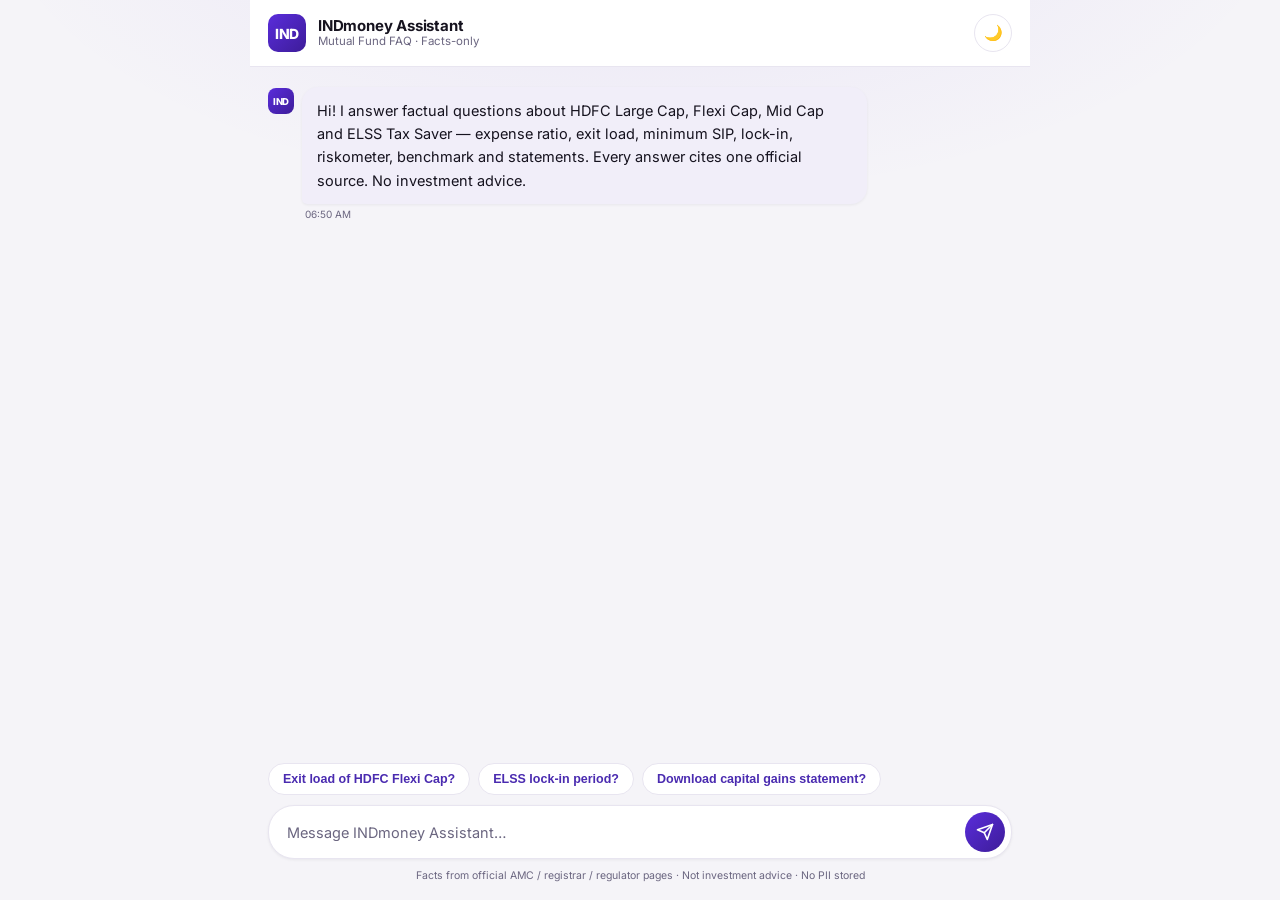
==== index.html @ 5f0ecee6 "Replace repo contents with INDmoney Mutual Fund FAQ Assistant Repurposes this repository for the fac" ====
<!DOCTYPE html>
<html lang="en" data-theme="light">
<head>
<meta charset="UTF-8" />
<meta name="viewport" content="width=device-width, initial-scale=1.0" />
<title>INDmoney · Mutual Fund FAQ Assistant</title>
<meta name="description" content="Facts-only FAQ chatbot for mutual fund schemes. Every answer cites one official source. No advice, no PII." />
<link rel="icon" href="data:image/svg+xml,%3Csvg xmlns='http://www.w3.org/2000/svg' viewBox='0 0 40 40'%3E%3Crect width='40' height='40' rx='10' fill='%235A2DDB'/%3E%3Ctext x='20' y='26' font-family='Arial,sans-serif' font-weight='800' font-size='13' fill='white' text-anchor='middle'%3EIND%3C/text%3E%3C/svg%3E" />
<link rel="stylesheet" href="css/styles.css" />
</head>
<body>
<div class="app">

  <!-- Top bar -->
  <header class="topbar">
    <div class="logo" aria-hidden="true">IND</div>
    <div class="brand">
      <b>INDmoney Assistant</b>
      <span>Mutual Fund FAQ · Facts-only</span>
    </div>
    <button class="toggle" id="themeBtn" aria-label="Switch theme">
      <span id="themeIcon">🌙</span>
    </button>
  </header>

  <!-- Messages -->
  <main class="messages" id="chat" role="log" aria-live="polite" aria-label="Conversation"></main>

  <!-- Jump to latest message -->
  <button class="scroll-btn" id="scrollBtn" type="button" aria-label="Scroll to latest message">
    <svg width="13" height="13" viewBox="0 0 24 24" fill="none" stroke="currentColor" stroke-width="2.5" stroke-linecap="round" stroke-linejoin="round"><polyline points="6 9 12 15 18 9"/></svg>
    New messages
  </button>

  <!-- Quick suggestions (hide after first message) -->
  <div class="suggestions" id="suggestions">
    <button class="chip" data-q="What is the exit load of HDFC Flexi Cap Fund?">Exit load of HDFC Flexi Cap?</button>
    <button class="chip" data-q="What is the ELSS lock-in period?">ELSS lock-in period?</button>
    <button class="chip" data-q="How do I download my capital gains statement?">Download capital gains statement?</button>
  </div>

  <!-- Composer -->
  <div class="composer">
    <div class="composer-inner">
      <input id="q" type="text" autocomplete="off" placeholder="Message INDmoney Assistant…" />
      <button class="send" id="sendBtn" aria-label="Send">
        <svg width="18" height="18" viewBox="0 0 24 24" fill="none" stroke="currentColor" stroke-width="2.2" stroke-linecap="round" stroke-linejoin="round"><line x1="22" y1="2" x2="11" y2="13"/><polygon points="22 2 15 22 11 13 2 9 22 2"/></svg>
      </button>
    </div>
    <div class="foot">Facts from official AMC / registrar / regulator pages · Not investment advice · No PII stored</div>
  </div>

</div>

<script src="js/corpus.js"></script>
<script src="js/engine.js"></script>
<script src="js/ui.js"></script>
</body>
</html>
---- css/styles.css ----
/* ===========================================================
   INDmoney MF FAQ Assistant — normal chatbot UI
   Top bar · scrollable messages · suggestion chips · composer
   =========================================================== */

@import url('https://fonts.googleapis.com/css2?family=Inter:wght@400;500;600;700;800&display=swap');

:root{
  --ind-violet:#5A2DDB;
  --ind-violet-deep:#3D1C99;
  --ind-violet-soft:#7B57E6;
  --ind-mint:#16C79A;
  --font:"Inter",-apple-system,BlinkMacSystemFont,"Segoe UI",Roboto,Helvetica,Arial,sans-serif;
}

html[data-theme="light"]{
  --bg:#F5F4F8; --surface:#FFFFFF; --topbar:#FFFFFF;
  --ink:#16131F; --ink-soft:#6B6680; --line:#E8E5F0;
  --bot-bubble:#F1EEF9; --bot-ink:#16131F;
  --user-bubble:var(--ind-violet); --user-ink:#FFFFFF;
  --chip:#F1EEF9; --chip-ink:#4A2BB0;
  --shadow:0 1px 3px rgba(20,16,40,.06);
  --shadow-lg:0 8px 24px rgba(40,24,90,.08);
  --refuse-bg:#FFF4EE; --refuse-line:#F4D6C2; --refuse-ink:#8A4B1E;
  --bg-wash:radial-gradient(1100px 520px at 50% -12%, rgba(90,45,219,.08), transparent 60%), var(--bg);
}
html[data-theme="dark"]{
  --bg:#0F0B1E; --surface:#171127; --topbar:#15101F;
  --ink:#F1EEFA; --ink-soft:#9C93BD; --line:#271F44;
  --bot-bubble:#1D1738; --bot-ink:#F1EEFA;
  --user-bubble:var(--ind-violet-soft); --user-ink:#FFFFFF;
  --chip:#221A40; --chip-ink:#C9B8FF;
  --shadow:0 1px 3px rgba(0,0,0,.3);
  --shadow-lg:0 8px 28px rgba(0,0,0,.4);
  --refuse-bg:#2A1B1F; --refuse-line:#5A3340; --refuse-ink:#F0B9A0;
  --bg-wash:radial-gradient(1100px 520px at 50% -12%, rgba(123,87,230,.14), transparent 60%), var(--bg);
}

*{box-sizing:border-box;}
html,body{height:100%;margin:0;}
body{font-family:var(--font);color:var(--ink);background:var(--bg-wash);
  height:100dvh;overflow:hidden;transition:background .3s,color .25s;}

/* App = full-height column, centered */
.app{
  max-width:780px;margin:0 auto;height:100dvh;
  display:flex;flex-direction:column;background:transparent;position:relative;
}

/* Top bar */
.topbar{
  flex:none;display:flex;align-items:center;gap:12px;
  padding:14px 18px;background:var(--topbar);
  border-bottom:1px solid var(--line);
}
.logo{
  width:38px;height:38px;border-radius:10px;display:grid;place-items:center;
  background:linear-gradient(135deg,var(--ind-violet),var(--ind-violet-deep));
  color:#fff;font-weight:800;font-size:14px;letter-spacing:-.5px;
}
.brand{display:flex;flex-direction:column;line-height:1.2;}
.brand b{font-size:15px;letter-spacing:-.2px;}
.brand span{font-size:11.5px;color:var(--ink-soft);}
.topbar .toggle{
  margin-left:auto;border:1px solid var(--line);background:var(--surface);
  width:38px;height:38px;border-radius:50%;cursor:pointer;font-size:15px;
  display:grid;place-items:center;transition:transform .15s,background .25s;
}
.topbar .toggle:hover{transform:translateY(-1px);}
.topbar .toggle:focus-visible{outline:3px solid var(--ind-violet-soft);outline-offset:2px;}

/* Messages (the only scroll area) */
.messages{
  flex:1;min-height:0;overflow-y:auto;scroll-behavior:smooth;
  display:flex;flex-direction:column;gap:14px;
  padding:20px 18px;
}
.messages::-webkit-scrollbar{width:8px;}
.messages::-webkit-scrollbar-thumb{background:var(--line);border-radius:8px;}

/* Message rows */
.msg{display:flex;max-width:100%;align-items:flex-start;gap:8px;
  animation:msgIn .28s cubic-bezier(.2,.8,.2,1) both;}
@keyframes msgIn{
  from{opacity:0;transform:translateY(6px) scale(.985);}
  to{opacity:1;transform:translateY(0) scale(1);}
}
.msg.user{justify-content:flex-end;}
.msg.bot{justify-content:flex-start;}
.avatar{
  flex:none;width:26px;height:26px;border-radius:8px;display:grid;place-items:center;
  background:linear-gradient(135deg,var(--ind-violet),var(--ind-violet-deep));
  color:#fff;font-weight:800;font-size:9.5px;letter-spacing:-.3px;margin-top:1px;
}
.msg.bot.refuse .avatar{background:linear-gradient(135deg,#C97A3E,#8A4B1E);}
.bubble-col{display:flex;flex-direction:column;max-width:76%;}
.msg.user .bubble-col{align-items:flex-end;}
.bubble{
  font-size:14.5px;line-height:1.6;
  padding:12px 15px;border-radius:16px;box-shadow:var(--shadow);
}
.msg.user .bubble{background:var(--user-bubble);color:var(--user-ink);
  border-bottom-right-radius:5px;font-weight:500;}
.msg.bot .bubble{background:var(--bot-bubble);color:var(--bot-ink);
  border-bottom-left-radius:5px;}
.msg.bot.refuse .bubble{background:var(--refuse-bg);border:1px solid var(--refuse-line);color:var(--refuse-ink);}
.bubble .answer{margin:0;}
.bubble .answer + .answer{margin-top:10px;}
.time{font-size:10px;color:var(--ink-soft);margin-top:4px;padding:0 3px;}

/* Source + timestamp inside bot bubble */
.meta{margin-top:11px;display:flex;flex-direction:column;gap:7px;}
.src{
  display:inline-flex;align-items:center;gap:7px;align-self:flex-start;max-width:100%;
  background:var(--chip);color:var(--chip-ink);text-decoration:none;
  font-size:11.5px;font-weight:700;padding:6px 10px;border-radius:8px;border:1px solid var(--line);
  transition:border-color .2s,transform .12s;
}
.src svg{flex:none;}
.src span{overflow-wrap:anywhere;}
.src:hover{border-color:var(--ind-mint);transform:translateY(-1px);}
.src:focus-visible{outline:3px solid var(--ind-mint);outline-offset:2px;}
.updated{font-size:10.5px;color:var(--ink-soft);}

/* Scroll-to-latest button */
.scroll-btn{
  position:absolute;left:50%;bottom:104px;transform:translateX(-50%) translateY(8px);
  display:flex;align-items:center;gap:6px;border:1px solid var(--line);
  background:var(--surface);color:var(--chip-ink);box-shadow:var(--shadow-lg);
  border-radius:999px;padding:8px 14px 8px 12px;font-size:12px;font-weight:700;
  cursor:pointer;opacity:0;pointer-events:none;transition:opacity .18s,transform .18s;
}
.scroll-btn.show{opacity:1;pointer-events:auto;transform:translateX(-50%) translateY(0);}
.scroll-btn svg{flex:none;}

/* Typing dots */
.typing .bubble{display:flex;gap:4px;padding:14px 16px;}
.typing .dot{width:7px;height:7px;border-radius:50%;background:var(--ink-soft);opacity:.5;
  animation:blink 1.2s infinite;}
.typing .dot:nth-child(2){animation-delay:.2s;}
.typing .dot:nth-child(3){animation-delay:.4s;}
@keyframes blink{0%,60%,100%{opacity:.25;}30%{opacity:.9;}}

/* Suggestion chips (above composer, hide after first msg) */
.suggestions{
  flex:none;display:flex;gap:8px;flex-wrap:wrap;
  padding:0 18px 10px;
}
.suggestions.hidden{display:none;}
.chip{
  border:1px solid var(--line);background:var(--surface);color:var(--chip-ink);
  border-radius:999px;padding:8px 14px;font-size:12.5px;font-weight:600;cursor:pointer;
  transition:transform .12s,border-color .2s,background .2s;
}
.chip:hover{transform:translateY(-1px);border-color:var(--ind-violet-soft);}
.chip:focus-visible{outline:3px solid var(--ind-violet-soft);outline-offset:2px;}

/* Composer */
.composer{flex:none;padding:0 18px 16px;background:transparent;}
.composer-inner{
  display:flex;align-items:center;gap:8px;
  background:var(--surface);border:1px solid var(--line);
  border-radius:26px;padding:6px 6px 6px 18px;box-shadow:var(--shadow);
  transition:box-shadow .18s,border-color .18s;
}
.composer-inner:focus-within{
  border-color:var(--ind-violet-soft);
  box-shadow:0 0 0 4px rgba(123,87,230,.16),var(--shadow);
}
#q{flex:1;border:none;background:transparent;color:var(--ink);
  font-size:14.5px;font-family:var(--font);outline:none;padding:8px 0;}
#q::placeholder{color:var(--ink-soft);}
.send{
  border:none;cursor:pointer;width:40px;height:40px;border-radius:50%;flex:none;
  background:linear-gradient(135deg,var(--ind-violet),var(--ind-violet-deep));color:#fff;
  display:grid;place-items:center;transition:transform .15s,opacity .2s;
}
.send:hover{transform:scale(1.06);}
.send:active{transform:scale(.96);}
.send:focus-visible{outline:3px solid var(--ind-violet-soft);outline-offset:2px;}
.foot{text-align:center;font-size:10.5px;color:var(--ink-soft);margin-top:9px;line-height:1.5;}

@media (max-width:520px){
  .bubble{max-width:86%;}
  .topbar,.messages,.suggestions,.composer{padding-left:12px;padding-right:12px;}
}
@media (prefers-reduced-motion:reduce){ *{animation:none!important;transition:none!important;} }
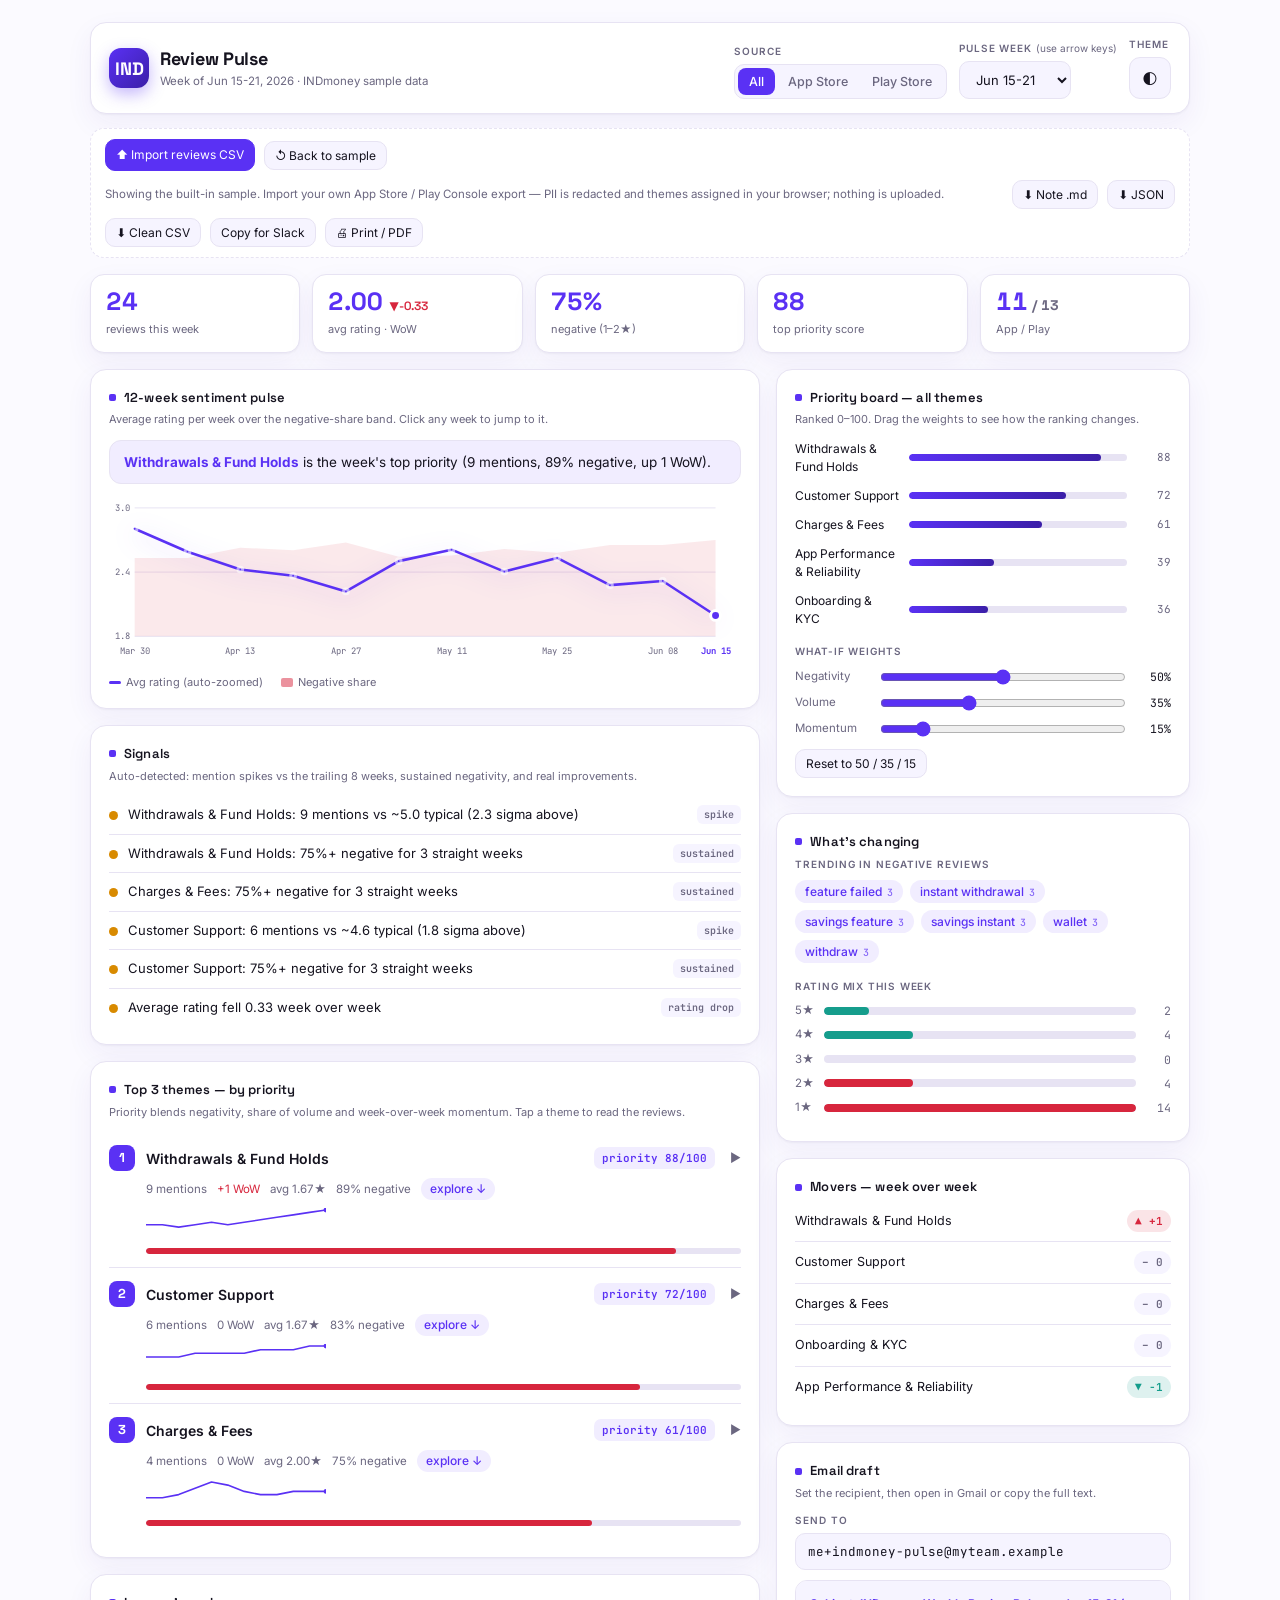
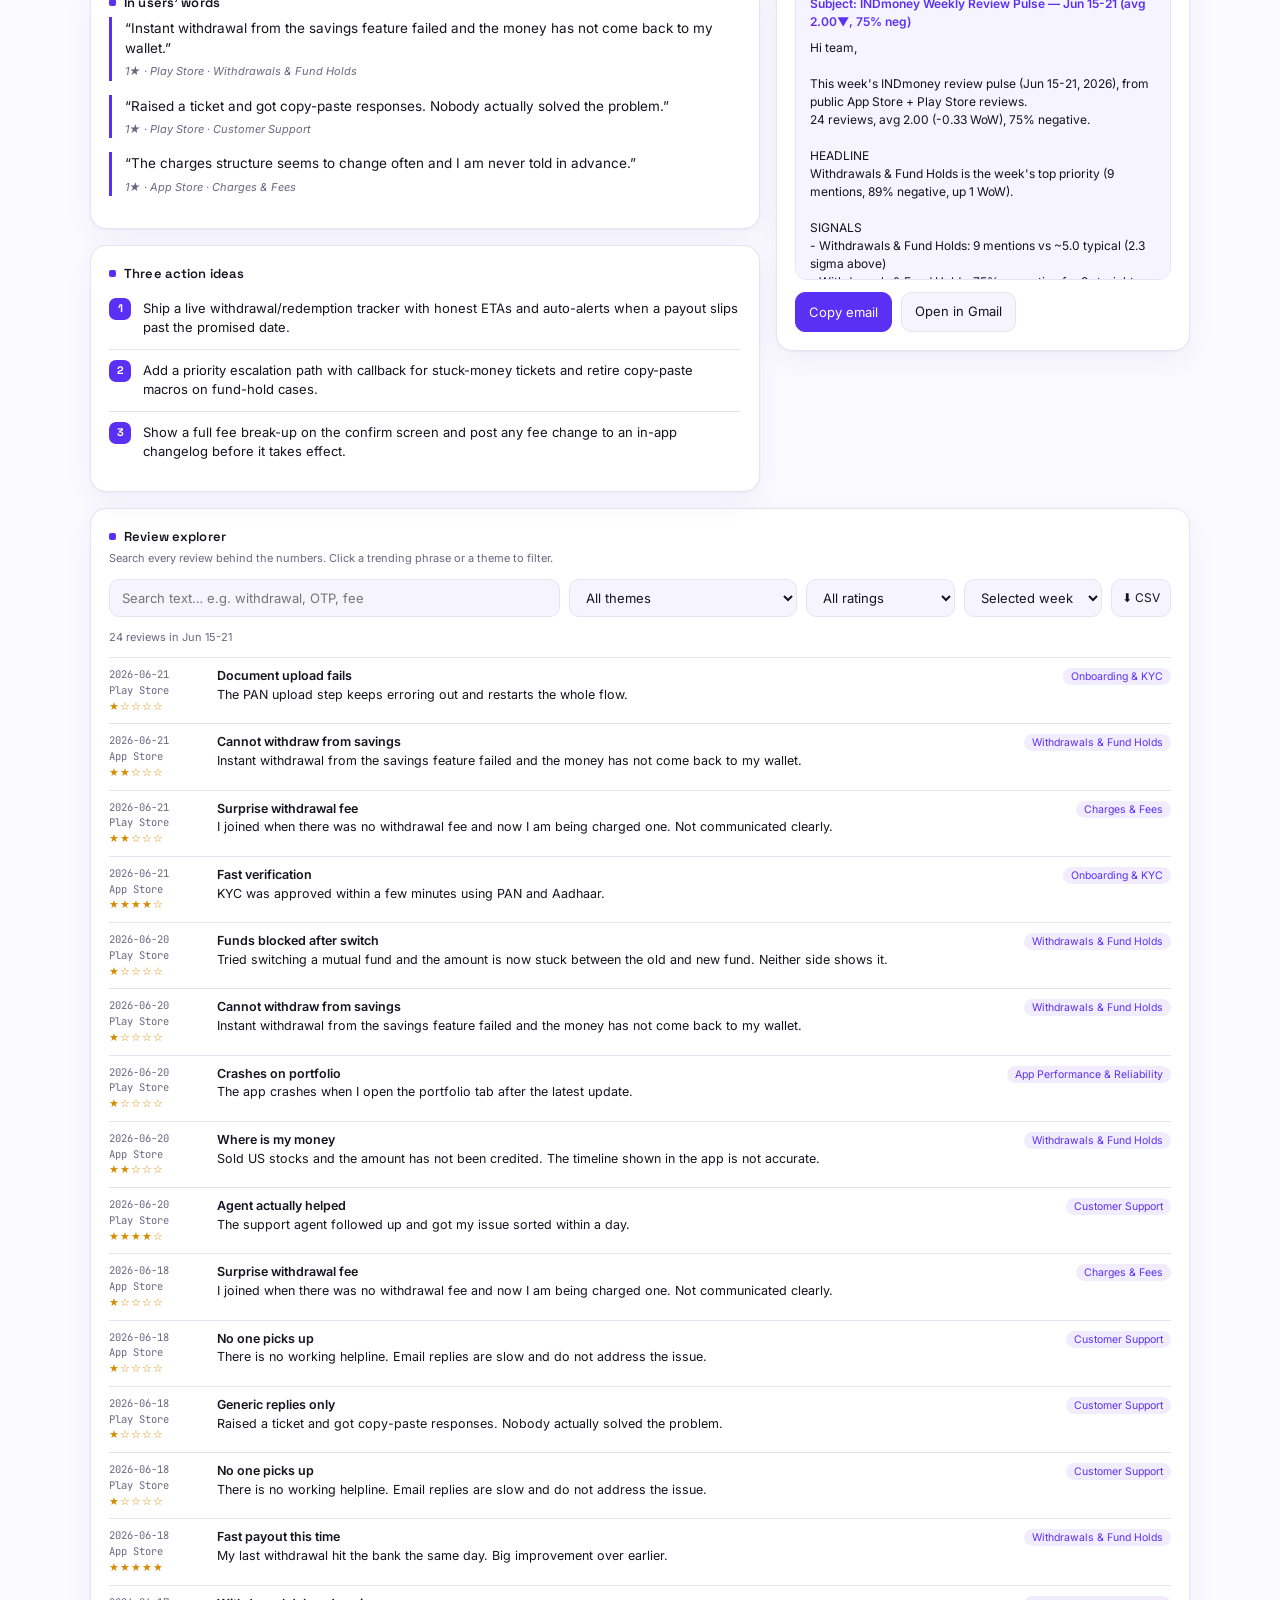
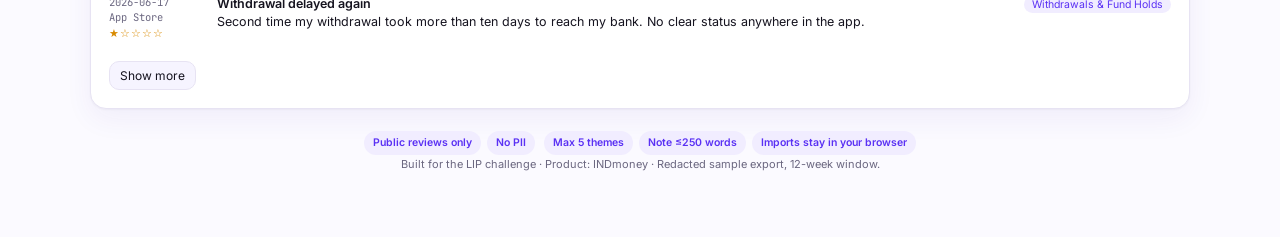
==== commit 90baa206: "Replace repo contents with Review Pulse v3 (importer, signals, trending phrases, explorer, shared Py" ====
--- a/index.html
+++ b/index.html
@@ -1,59 +1,863 @@
 <!DOCTYPE html>
 <html lang="en" data-theme="light">
 <head>
-<meta charset="UTF-8" />
-<meta name="viewport" content="width=device-width, initial-scale=1.0" />
-<title>INDmoney · Mutual Fund FAQ Assistant</title>
-<meta name="description" content="Facts-only FAQ chatbot for mutual fund schemes. Every answer cites one official source. No advice, no PII." />
-<link rel="icon" href="data:image/svg+xml,%3Csvg xmlns='http://www.w3.org/2000/svg' viewBox='0 0 40 40'%3E%3Crect width='40' height='40' rx='10' fill='%235A2DDB'/%3E%3Ctext x='20' y='26' font-family='Arial,sans-serif' font-weight='800' font-size='13' fill='white' text-anchor='middle'%3EIND%3C/text%3E%3C/svg%3E" />
-<link rel="stylesheet" href="css/styles.css" />
+<meta charset="utf-8"/>
+<meta name="viewport" content="width=device-width, initial-scale=1, viewport-fit=cover"/>
+<title>Review Pulse — INDmoney</title>
+<link rel="preconnect" href="https://fonts.googleapis.com">
+<link rel="preconnect" href="https://fonts.gstatic.com" crossorigin>
+<link href="https://fonts.googleapis.com/css2?family=Space+Grotesk:wght@500;600;700&family=Inter:wght@400;500;600&family=JetBrains+Mono:wght@500;600&display=swap" rel="stylesheet">
+<style>
+:root{
+  --violet:#5A31F4; --violet-d:#3B1FA8; --violet-soft:#F1EDFF;
+  --ink:#15131F; --mute:#6B6780; --line:#E7E3F3;
+  --neg:#D7263D; --warn:#D88A00; --pos:#159D8C;
+  --bg:#FBFAFF; --panel:#FFFFFF; --panel-2:#F6F4FF;
+  --shadow:0 1px 2px rgba(20,16,40,.04), 0 10px 28px rgba(60,31,168,.06);
+  --display:'Space Grotesk',system-ui,sans-serif;
+  --body:'Inter',system-ui,sans-serif; --mono:'JetBrains Mono',ui-monospace,monospace;
+}
+[data-theme="dark"]{
+  --violet:#9B86FF; --violet-d:#7C63F0; --violet-soft:#241D44;
+  --ink:#F3F1FA; --mute:#A39FBE; --line:#2A2444;
+  --neg:#FF6B7E; --warn:#F0B53A; --pos:#3FD3BF;
+  --bg:#0C0A18; --panel:#161130; --panel-2:#1C1640;
+  --shadow:0 1px 2px rgba(0,0,0,.3), 0 14px 32px rgba(0,0,0,.4);
+}
+*{box-sizing:border-box}
+html,body{margin:0}
+body{background:var(--bg);color:var(--ink);font-family:var(--body);-webkit-font-smoothing:antialiased;line-height:1.5}
+.wrap{max-width:1140px;margin:0 auto;padding:22px 20px 64px}
+.mono{font-family:var(--mono);font-variant-numeric:tabular-nums}
+
+header.top{display:flex;align-items:center;gap:14px;flex-wrap:wrap;padding:14px 18px;border-radius:16px;
+  background:var(--panel);box-shadow:var(--shadow);border:1px solid var(--line)}
+.brand{display:flex;align-items:center;gap:11px;margin-right:auto}
+.logo{width:40px;height:40px;border-radius:12px;background:linear-gradient(135deg,var(--violet),var(--violet-d));
+  display:grid;place-items:center;color:#fff;font-family:var(--display);font-weight:700;font-size:18px;
+  box-shadow:0 6px 16px rgba(90,49,244,.35)}
+.brand h1{font-family:var(--display);font-size:18px;font-weight:700;margin:0;letter-spacing:-.3px}
+.brand .sub{font-size:11.5px;color:var(--mute);margin-top:1px}
+.ctrls{display:flex;align-items:flex-end;gap:12px;flex-wrap:wrap}
+.lbl{font-size:10px;color:var(--mute);text-transform:uppercase;letter-spacing:.09em;font-weight:600;margin-bottom:5px;display:block}
+select{font-family:var(--body);font-size:13px;color:var(--ink);background:var(--panel-2);border:1px solid var(--line);
+  border-radius:10px;padding:9px 12px;cursor:pointer}
+select:hover{border-color:var(--violet)}
+.seg{display:inline-flex;background:var(--panel-2);border:1px solid var(--line);border-radius:10px;padding:3px;gap:2px}
+.seg button{border:0;background:transparent;color:var(--mute);font-family:var(--body);font-size:12.5px;font-weight:500;
+  padding:6px 11px;border-radius:8px;cursor:pointer}
+.seg button.on{background:var(--violet);color:#fff}
+.toggle{width:42px;height:42px;display:grid;place-items:center;border-radius:11px;background:var(--panel-2);
+  border:1px solid var(--line);cursor:pointer;font-size:17px}
+
+.kpis{display:grid;grid-template-columns:repeat(5,1fr);gap:12px;margin-top:16px}
+@media(max-width:760px){.kpis{grid-template-columns:repeat(2,1fr)}}
+.kpi{background:var(--panel);border:1px solid var(--line);border-radius:14px;padding:14px 15px;box-shadow:var(--shadow)}
+.kpi .big{font-family:var(--display);font-size:25px;font-weight:700;line-height:1;color:var(--violet)}
+.kpi .cap{font-size:11px;color:var(--mute);margin-top:7px}
+.kpi .delta{font-size:12px;font-weight:600;margin-left:6px}
+.up{color:var(--pos)} .down{color:var(--neg)} .flat{color:var(--mute)}
+
+.grid{display:grid;grid-template-columns:1.62fr 1fr;gap:16px;margin-top:16px;align-items:start}
+@media(max-width:900px){.grid{grid-template-columns:1fr}}
+.col{display:flex;flex-direction:column;gap:16px}
+.card{background:var(--panel);border:1px solid var(--line);border-radius:16px;padding:18px;box-shadow:var(--shadow)}
+.card h2{font-family:var(--display);font-size:13px;font-weight:600;margin:0 0 4px;letter-spacing:.01em;display:flex;align-items:center;gap:8px}
+.card h2 .tick{width:7px;height:7px;border-radius:2px;background:var(--violet)}
+.card .hint{font-size:11px;color:var(--mute);margin:0 0 12px}
+
+/* hero */
+.headline{background:var(--violet-soft);border:1px solid var(--line);border-radius:12px;padding:11px 14px;margin-bottom:14px;
+  font-size:13.5px;color:var(--ink)}
+.headline b{color:var(--violet)}
+.pulse-svg{width:100%;height:150px;display:block;overflow:visible}
+.pulse-path{fill:none;stroke:var(--violet);stroke-width:2.6;stroke-linecap:round;stroke-linejoin:round;
+  filter:drop-shadow(0 5px 12px rgba(90,49,244,.32))}
+.pulse-dot{fill:var(--violet);stroke:var(--panel);stroke-width:3}
+.grid-line{stroke:var(--line);stroke-width:1}
+.axis{font-family:var(--mono);font-size:9px;fill:var(--mute)}
+.legend{display:flex;gap:18px;font-size:11px;color:var(--mute);margin-top:8px}
+.legend i{display:inline-block;width:12px;height:3px;border-radius:2px;vertical-align:middle;margin-right:5px}
+.legend i.area{height:9px;border-radius:2px;opacity:.5}
+
+/* priority themes */
+.theme{border-top:1px solid var(--line);padding:13px 0}
+.theme:first-of-type{border-top:none}
+.theme .head{display:flex;align-items:center;gap:11px;cursor:pointer}
+.rank{width:26px;height:26px;flex:none;border-radius:8px;background:var(--violet);color:#fff;
+  font-family:var(--display);font-weight:700;font-size:13px;display:grid;place-items:center}
+.theme .name{font-weight:600;font-size:14px;flex:1;min-width:0}
+.prio{font-family:var(--mono);font-size:11px;font-weight:600;color:var(--violet);background:var(--violet-soft);
+  padding:3px 8px;border-radius:7px;white-space:nowrap}
+.theme .meta{font-size:11.5px;color:var(--mute);margin:7px 0 0 37px;display:flex;gap:10px;flex-wrap:wrap;align-items:center}
+.spark{margin:8px 0 0 37px}
+.bar{height:6px;border-radius:4px;background:var(--line);overflow:hidden;margin:8px 0 0 37px;max-width:calc(100% - 37px)}
+.bar>span{display:block;height:100%;border-radius:4px}
+.caret{color:var(--mute);font-size:12px;transition:transform .2s;margin-left:4px}
+.theme.open .caret{transform:rotate(90deg)}
+.drill{margin:10px 0 0 37px;display:none;border-left:2px solid var(--line);padding-left:12px}
+.theme.open .drill{display:block;animation:fade .25s ease}
+@keyframes fade{from{opacity:0;transform:translateY(-3px)}to{opacity:1}}
+.rev{padding:7px 0;border-bottom:1px dashed var(--line);font-size:12px}
+.rev:last-child{border-bottom:none}
+.rev .r1{display:flex;justify-content:space-between;color:var(--mute);font-size:10.5px;font-family:var(--mono)}
+.rev .r2{margin-top:2px;color:var(--ink)}
+.stars{color:var(--warn);letter-spacing:1px}
+
+/* priority board + movers */
+.board .row{display:flex;align-items:center;gap:10px;margin-bottom:11px}
+.board .nm{font-size:12px;flex:none;width:104px}
+.board .track{flex:1;height:7px;border-radius:4px;background:var(--line);overflow:hidden}
+.board .track>span{display:block;height:100%;border-radius:4px;background:linear-gradient(90deg,var(--violet),var(--violet-d))}
+.board .val{font-family:var(--mono);font-size:11px;color:var(--mute);width:34px;text-align:right}
+.mover{display:flex;align-items:center;justify-content:space-between;padding:9px 0;border-top:1px solid var(--line);font-size:12.5px}
+.mover:first-of-type{border-top:none}
+.chip{font-family:var(--mono);font-size:11px;font-weight:600;padding:3px 8px;border-radius:20px}
+.chip.r{color:var(--neg);background:color-mix(in srgb,var(--neg) 12%,transparent)}
+.chip.f{color:var(--pos);background:color-mix(in srgb,var(--pos) 14%,transparent)}
+.chip.z{color:var(--mute);background:var(--panel-2)}
+
+/* quotes + actions */
+.quote{border-left:3px solid var(--violet);padding:1px 0 1px 13px;margin:0 0 14px}
+.quote p{margin:0;font-size:13.5px}
+.quote .by{font-size:11px;color:var(--mute);margin-top:5px;font-style:italic}
+ol.actions{margin:0;padding:0;list-style:none;counter-reset:a}
+ol.actions li{counter-increment:a;position:relative;padding:11px 0 11px 34px;font-size:13px;border-top:1px solid var(--line)}
+ol.actions li:first-child{border-top:none}
+ol.actions li::before{content:counter(a);position:absolute;left:0;top:10px;width:22px;height:22px;border-radius:7px;
+  background:var(--violet);color:#fff;font-family:var(--display);font-weight:700;font-size:11px;display:grid;place-items:center}
+
+/* email */
+.mailbox{background:var(--panel-2);border:1px solid var(--line);border-radius:12px;padding:14px;font-size:12px;
+  white-space:pre-wrap;max-height:300px;overflow:auto;line-height:1.5}
+.mailbox .subj{font-weight:600;color:var(--violet);margin-bottom:8px}
+.acts{display:flex;gap:9px;margin-top:12px;flex-wrap:wrap}
+.toinput{width:100%;font-family:var(--mono);font-size:12.5px;color:var(--ink);background:var(--panel-2);
+  border:1px solid var(--line);border-radius:10px;padding:9px 12px;margin-bottom:10px}
+.toinput:focus{outline:none;border-color:var(--violet)}
+.btn{font-family:var(--body);font-size:13px;color:var(--ink);background:var(--panel-2);border:1px solid var(--line);
+  border-radius:10px;padding:9px 13px;cursor:pointer;text-decoration:none;display:inline-flex;align-items:center;gap:6px}
+.btn:hover{border-color:var(--violet)}
+.btn.primary{background:var(--violet);color:#fff;border-color:var(--violet)}
+.btn.primary:hover{background:var(--violet-d)}
+.toast{position:fixed;left:50%;bottom:26px;transform:translateX(-50%) translateY(20px);opacity:0;background:var(--ink);
+  color:var(--bg);padding:10px 18px;border-radius:10px;font-size:13px;transition:.25s;pointer-events:none;z-index:9}
+.toast.show{opacity:1;transform:translateX(-50%) translateY(0)}
+footer.note{margin-top:22px;font-size:11px;color:var(--mute);line-height:1.7;text-align:center}
+.pill{display:inline-block;font-size:10.5px;font-weight:600;color:var(--violet);background:var(--violet-soft);padding:3px 9px;border-radius:20px;margin:0 3px}
+
+/* ---- v3 additions ---- */
+.pulse-svg{height:auto}
+.pulse-hit{fill:transparent;cursor:pointer}
+.pulse-hit:hover{fill:var(--violet-soft);opacity:.6}
+.toolbar{display:flex;align-items:center;gap:9px;flex-wrap:wrap;margin-top:14px;padding:10px 14px;border:1px dashed var(--line);border-radius:14px;background:var(--panel)}
+.toolbar .sp{flex:1}
+.toolbar .status{font-size:11.5px;color:var(--mute)}
+.toolbar .status b{color:var(--ink)}
+.btn.sm{padding:6px 10px;font-size:12px}
+.btn:disabled{opacity:.45;cursor:default}
+.drop{position:fixed;inset:0;display:none;place-items:center;background:color-mix(in srgb,var(--violet) 18%,transparent);z-index:20;
+  font-family:var(--display);font-size:22px;color:var(--violet);backdrop-filter:blur(3px)}
+.drop.on{display:grid}
+.drop div{padding:30px 44px;border:2px dashed var(--violet);border-radius:20px;background:var(--panel)}
+.sig{display:flex;gap:10px;align-items:flex-start;padding:9px 0;border-top:1px solid var(--line);font-size:13px}
+.sig:first-of-type{border-top:none}
+.sig .dot{width:9px;height:9px;border-radius:50%;margin-top:6px;flex:none}
+.sig .tag{font-family:var(--mono);font-size:10px;font-weight:600;padding:2px 7px;border-radius:6px;white-space:nowrap;margin-left:auto;color:var(--mute);background:var(--panel-2)}
+.sev-high .dot{background:var(--neg)} .sev-medium .dot{background:var(--warn)} .sev-good .dot{background:var(--pos)}
+.empty{font-size:12.5px;color:var(--mute);padding:4px 0}
+.chips{display:flex;flex-wrap:wrap;gap:7px}
+.chipx{font-size:12px;padding:4px 10px;border-radius:20px;background:var(--violet-soft);color:var(--violet);font-weight:500;cursor:pointer;border:0;font-family:var(--body)}
+.chipx small{font-family:var(--mono);opacity:.7;margin-left:5px}
+.chipx:hover{outline:2px solid var(--violet)}
+.dist .row{display:flex;align-items:center;gap:9px;margin-bottom:7px;font-size:11.5px;color:var(--mute)}
+.dist .track{flex:1;height:8px;border-radius:4px;background:var(--line);overflow:hidden}
+.dist .track>span{display:block;height:100%;border-radius:4px}
+.dist .n{width:26px;text-align:right;font-family:var(--mono)}
+.sub-h{font-size:10px;text-transform:uppercase;letter-spacing:.09em;color:var(--mute);font-weight:600;margin:16px 0 8px}
+.wts .w{display:flex;align-items:center;gap:9px;font-size:11.5px;color:var(--mute);margin-bottom:6px}
+.wts .w span:first-child{width:74px}
+.wts .w input{flex:1;accent-color:var(--violet)}
+.wts .w .pc{width:34px;text-align:right;font-family:var(--mono);color:var(--ink)}
+.filters{display:flex;gap:9px;flex-wrap:wrap;margin-bottom:12px}
+.filters input[type=search]{flex:1;min-width:180px;font-family:var(--body);font-size:13px;color:var(--ink);background:var(--panel-2);border:1px solid var(--line);border-radius:10px;padding:9px 12px}
+.filters input:focus{outline:none;border-color:var(--violet)}
+.exp-row{display:grid;grid-template-columns:96px 1fr auto;gap:12px;padding:9px 0;border-top:1px solid var(--line);font-size:12.5px;align-items:start}
+.exp-row .meta{font-family:var(--mono);font-size:10.5px;color:var(--mute);line-height:1.5}
+.exp-row .ttl{font-weight:600}
+.exp-row .th{font-size:10.5px;color:var(--violet);background:var(--violet-soft);padding:2px 8px;border-radius:12px;white-space:nowrap}
+@media(max-width:600px){.exp-row{grid-template-columns:1fr}}
+mark{background:color-mix(in srgb,var(--warn) 35%,transparent);color:inherit;border-radius:3px;padding:0 1px}
+.theme .head{outline-offset:3px}
+.theme .head:focus-visible{outline:2px solid var(--violet);border-radius:8px}
+@media print{
+  body{background:#fff}.wrap{max-width:none;padding:0}
+  .toolbar,.ctrls,.explorer,.emailcard,.drop,.toast,.noprint{display:none!important}
+  .card,.kpi,header.top{box-shadow:none}.grid{grid-template-columns:1fr 1fr}
+  .theme .drill{display:none!important}
+}
+</style>
 </head>
 <body>
-<div class="app">
-
-  <!-- Top bar -->
-  <header class="topbar">
-    <div class="logo" aria-hidden="true">IND</div>
+<div class="wrap">
+  <header class="top">
     <div class="brand">
-      <b>INDmoney Assistant</b>
-      <span>Mutual Fund FAQ · Facts-only</span>
+      <div class="logo">IND</div>
+      <div><h1>Review Pulse</h1><div class="sub" id="subtitle">Weekly intelligence from App Store + Play Store reviews · INDmoney</div></div>
     </div>
-    <button class="toggle" id="themeBtn" aria-label="Switch theme">
-      <span id="themeIcon">🌙</span>
-    </button>
+    <div class="ctrls">
+      <div><span class="lbl">Source</span><div class="seg" id="srcSeg"></div></div>
+      <div><span class="lbl">Pulse week <span class="noprint" style="text-transform:none;letter-spacing:0;font-weight:400">(use arrow keys)</span></span><select id="weekSel" aria-label="Pulse week"></select></div>
+      <div><span class="lbl">Theme</span><div class="toggle" id="themeBtn" title="Light / dark" role="button" tabindex="0" aria-label="Toggle light and dark mode">◐</div></div>
+    </div>
   </header>
 
-  <!-- Messages -->
-  <main class="messages" id="chat" role="log" aria-live="polite" aria-label="Conversation"></main>
-
-  <!-- Jump to latest message -->
-  <button class="scroll-btn" id="scrollBtn" type="button" aria-label="Scroll to latest message">
-    <svg width="13" height="13" viewBox="0 0 24 24" fill="none" stroke="currentColor" stroke-width="2.5" stroke-linecap="round" stroke-linejoin="round"><polyline points="6 9 12 15 18 9"/></svg>
-    New messages
-  </button>
-
-  <!-- Quick suggestions (hide after first message) -->
-  <div class="suggestions" id="suggestions">
-    <button class="chip" data-q="What is the exit load of HDFC Flexi Cap Fund?">Exit load of HDFC Flexi Cap?</button>
-    <button class="chip" data-q="What is the ELSS lock-in period?">ELSS lock-in period?</button>
-    <button class="chip" data-q="How do I download my capital gains statement?">Download capital gains statement?</button>
+  <div class="toolbar noprint">
+    <label class="btn sm primary" for="fileIn" style="cursor:pointer">⬆ Import reviews CSV</label>
+    <input type="file" id="fileIn" accept=".csv,text/csv" multiple hidden/>
+    <button class="btn sm" id="resetBtn" hidden>↺ Back to sample</button>
+    <span class="status" id="status"></span>
+    <span class="sp"></span>
+    <button class="btn sm" id="dlNote">⬇ Note .md</button>
+    <button class="btn sm" id="dlJson">⬇ JSON</button>
+    <button class="btn sm" id="dlCsv" title="Cleaned, redacted, themed CSV">⬇ Clean CSV</button>
+    <button class="btn sm" id="slackBtn">Copy for Slack</button>
+    <button class="btn sm" id="printBtn">🖨 Print / PDF</button>
   </div>
 
-  <!-- Composer -->
-  <div class="composer">
-    <div class="composer-inner">
-      <input id="q" type="text" autocomplete="off" placeholder="Message INDmoney Assistant…" />
-      <button class="send" id="sendBtn" aria-label="Send">
-        <svg width="18" height="18" viewBox="0 0 24 24" fill="none" stroke="currentColor" stroke-width="2.2" stroke-linecap="round" stroke-linejoin="round"><line x1="22" y1="2" x2="11" y2="13"/><polygon points="22 2 15 22 11 13 2 9 22 2"/></svg>
-      </button>
+  <div class="kpis" id="kpis"></div>
+
+  <div class="grid">
+    <div class="col">
+      <div class="card">
+        <h2><span class="tick"></span>12-week sentiment pulse</h2>
+        <p class="hint">Average rating per week over the negative-share band. Click any week to jump to it.</p>
+        <div class="headline" id="headline"></div>
+        <svg class="pulse-svg" id="pulse" viewBox="0 0 640 170"></svg>
+        <div class="legend">
+          <span><i style="background:var(--violet)"></i>Avg rating (auto-zoomed)</span>
+          <span><i class="area" style="background:var(--neg)"></i>Negative share</span>
+        </div>
+      </div>
+
+      <div class="card">
+        <h2><span class="tick"></span>Signals</h2>
+        <p class="hint">Auto-detected: mention spikes vs the trailing 8 weeks, sustained negativity, and real improvements.</p>
+        <div id="signals"></div>
+      </div>
+
+      <div class="card">
+        <h2><span class="tick"></span>Top 3 themes — by priority</h2>
+        <p class="hint">Priority blends negativity, share of volume and week-over-week momentum. Tap a theme to read the reviews.</p>
+        <div id="themes"></div>
+      </div>
+
+      <div class="card">
+        <h2><span class="tick"></span>In users' words</h2>
+        <div id="quotes"></div>
+      </div>
+
+      <div class="card">
+        <h2><span class="tick"></span>Three action ideas</h2>
+        <ol class="actions" id="actions"></ol>
+      </div>
     </div>
-    <div class="foot">Facts from official AMC / registrar / regulator pages · Not investment advice · No PII stored</div>
+
+    <div class="col">
+      <div class="card board">
+        <h2><span class="tick"></span>Priority board — all themes</h2>
+        <p class="hint">Ranked 0–100. Drag the weights to see how the ranking changes.</p>
+        <div id="board"></div>
+        <div class="sub-h">What-if weights</div>
+        <div class="wts" id="wts"></div>
+        <button class="btn sm noprint" id="wReset" style="margin-top:4px">Reset to 50 / 35 / 15</button>
+      </div>
+      <div class="card">
+        <h2><span class="tick"></span>What's changing</h2>
+        <div class="sub-h" style="margin-top:6px">Trending in negative reviews</div>
+        <div class="chips" id="trending"></div>
+        <div class="sub-h">Rating mix this week</div>
+        <div class="dist" id="dist"></div>
+      </div>
+      <div class="card">
+        <h2><span class="tick"></span>Movers — week over week</h2>
+        <div id="movers"></div>
+      </div>
+      <div class="card emailcard">
+        <h2><span class="tick"></span>Email draft</h2>
+        <p class="hint">Set the recipient, then open in Gmail or copy the full text.</p>
+        <label class="lbl" for="toInput">Send to</label>
+        <input id="toInput" class="toinput" type="email" autocomplete="email" placeholder="you@example.com" spellcheck="false"/>
+        <div class="mailbox" id="mailbox"></div>
+        <div class="acts">
+          <button class="btn primary" id="copyBtn">Copy email</button>
+          <a class="btn" id="gmailBtn" target="_blank" rel="noopener" href="#">Open in Gmail</a>
+        </div>
+      </div>
+    </div>
   </div>
 
+  <div class="card explorer" style="margin-top:16px">
+    <h2><span class="tick"></span>Review explorer</h2>
+    <p class="hint">Search every review behind the numbers. Click a trending phrase or a theme to filter.</p>
+    <div class="filters">
+      <input type="search" id="q" placeholder="Search text… e.g. withdrawal, OTP, fee" aria-label="Search reviews"/>
+      <select id="fTheme" aria-label="Theme"></select>
+      <select id="fRating" aria-label="Rating">
+        <option value="all">All ratings</option><option value="neg">Negative (1–2★)</option>
+        <option value="neu">Neutral (3★)</option><option value="pos">Positive (4–5★)</option>
+      </select>
+      <select id="fScope" aria-label="Scope"><option value="week">Selected week</option><option value="all">All weeks</option></select>
+      <button class="btn sm" id="dlFiltered">⬇ CSV</button>
+    </div>
+    <div class="hint" id="expCount"></div>
+    <div id="expList"></div>
+    <button class="btn sm" id="expMore" style="margin-top:10px" hidden>Show more</button>
+  </div>
+
+  <footer class="note">
+    <span class="pill">Public reviews only</span><span class="pill">No PII</span>
+    <span class="pill">Max 5 themes</span><span class="pill">Note ≤250 words</span><span class="pill">Imports stay in your browser</span><br/>
+    Built for the LIP challenge · Product: INDmoney · <span id="foot">Redacted sample export, 12-week window.</span>
+  </footer>
 </div>
-
-<script src="js/corpus.js"></script>
-<script src="js/engine.js"></script>
-<script src="js/ui.js"></script>
+<div class="drop" id="drop"><div>Drop review CSVs to analyse</div></div>
+<div class="toast" id="toast">Copied</div>
+
+<script>
+/* pulse-core.js - browser/Node twin of src/pulse.py.
+   Pure functions, no DOM. Inlined into index.html at build time (see scripts/inject_data.py)
+   and loaded by tests/parity.js, which asserts it matches the Python output. */
+(function (root, factory) {
+  if (typeof module === "object" && module.exports) module.exports = factory();
+  else root.PulseCore = factory();
+})(typeof self !== "undefined" ? self : this, function () {
+  "use strict";
+  const DEFAULT_WEIGHTS = [0.50, 0.35, 0.15], MAX_WEEKS = 12;
+  const MON = ["Jan","Feb","Mar","Apr","May","Jun","Jul","Aug","Sep","Oct","Nov","Dec"];
+  const rhu = x => Math.floor(x + 0.5);
+  const r2 = x => rhu(x * 100) / 100;
+  const sentiment = r => r <= 2 ? "neg" : (r >= 4 ? "pos" : "neu");
+  const pad = n => String(n).padStart(2, "0");
+
+  // ---- config
+  function prepare(cfg) {
+    const esc = s => s.replace(/[.*+?^${}()|[\]\\]/g, "\\$&");
+    cfg.themes.forEach(t => {
+      t._rx = t.keywords.map(k => {
+        k = k.toLowerCase().trim();
+        const exact = k.endsWith("$"); if (exact) k = k.replace(/\$+$/, "");
+        return [new RegExp("\\b" + esc(k).replace(/\s+/g, "\\s+") + (exact ? "\\b" : "")), k.includes(" ") ? 2 : 1];
+      });
+    });
+    cfg._stop = new Set(cfg.stopwords);
+    return cfg;
+  }
+
+  // ---- PII redaction (same order as REDACTIONS in pulse.py)
+  const REDACTIONS = [
+    [/[\w.+-]+@[\w-]+(?:\.[\w-]+)+/g, "[email]"],
+    [/https?:\/\/\S+/g, "[link]"],
+    [/\b[A-Z]{5}\d{4}[A-Z]\b/g, "[pan]"],
+    [/\b(?:folio|a\/c|acc|account)\s*(?:no\.?|number)?\s*[:#]?\s*\d{4,}/gi, "[account]"],
+    [/\b\d{4}\s\d{4}\s\d{4}\b/g, "[id]"],
+    [/(?:\+?91[\s-]?)?\b[6-9]\d{9}\b/g, "[phone]"],
+    [/\b\d{9,18}\b/g, "[number]"],
+    [/@\w{3,}/g, "[handle]"],
+  ];
+  function redact(text) {
+    let hits = 0;
+    for (const [rx, tag] of REDACTIONS) text = text.replace(rx, () => { hits++; return tag; });
+    return [text, hits];
+  }
+
+  function classify(text, cfg) {
+    const low = text.toLowerCase();
+    let best = null, bestS = 0;
+    for (const t of cfg.themes) {
+      let s = 0; for (const [rx, w] of t._rx) if (rx.test(low)) s += w;
+      if (s > bestS) { best = t.name; bestS = s; }
+    }
+    return best;
+  }
+
+  // ---- CSV
+  function parseCSV(text) {
+    if (text.charCodeAt(0) === 0xFEFF) text = text.slice(1);
+    const rows = []; let row = [], f = "", q = false;
+    for (let i = 0; i < text.length; i++) {
+      const c = text[i];
+      if (q) {
+        if (c === '"') { if (text[i + 1] === '"') { f += '"'; i++; } else q = false; } else f += c;
+      } else if (c === '"') q = true;
+      else if (c === ",") { row.push(f); f = ""; }
+      else if (c === "\n" || c === "\r") { if (c === "\r" && text[i + 1] === "\n") i++; row.push(f); rows.push(row); row = []; f = ""; }
+      else f += c;
+    }
+    if (f !== "" || row.length) { row.push(f); rows.push(row); }
+    const head = (rows.shift() || []).map(h => h.trim());
+    return rows.filter(r => r.some(x => x.trim() !== "")).map(r => Object.fromEntries(head.map((h, i) => [h, r[i] === undefined ? "" : r[i]])));
+  }
+  const csvCell = v => { v = String(v == null ? "" : v); return /[",\n\r]/.test(v) ? '"' + v.replace(/"/g, '""') + '"' : v; };
+  const COLUMNS = ["review_id","date","week","source","rating","title","text","theme"];
+  const toCSV = rows => [COLUMNS.join(",")].concat(rows.map(r => COLUMNS.map(c => csvCell(r[c])).join(","))).join("\n") + "\n";
+
+  // ---- dates / weeks (UTC math, Monday-start weeks)
+  function parseDate(s) {
+    s = String(s).trim(); let m;
+    if ((m = s.match(/^(\d{4})-(\d{2})-(\d{2})/))) return Date.UTC(+m[1], +m[2] - 1, +m[3]);
+    if ((m = s.match(/^(\d{1,2})[\/-](\d{1,2})[\/-](\d{4})/))) return Date.UTC(+m[3], +m[2] - 1, +m[1]);
+    if ((m = s.match(/^(\d{4})\/(\d{1,2})\/(\d{1,2})/))) return Date.UTC(+m[1], +m[2] - 1, +m[3]);
+    const t = Date.parse(s); if (isNaN(t)) return null;
+    const d = new Date(t); return Date.UTC(d.getFullYear(), d.getMonth(), d.getDate());
+  }
+  const DAY = 86400000;
+  const weekStart = ms => ms - ((new Date(ms).getUTCDay() + 6) % 7) * DAY;
+  const iso = ms => { const d = new Date(ms); return d.getUTCFullYear() + "-" + pad(d.getUTCMonth() + 1) + "-" + pad(d.getUTCDate()); };
+  const weekLabel = ws => { const a = new Date(ws), b = new Date(ws + 6 * DAY); return MON[a.getUTCMonth()] + " " + pad(a.getUTCDate()) + "-" + pad(b.getUTCDate()); };
+
+  // ---- import / normalise
+  const HEADERS = {
+    date: ["date","review date","at","submitted","last updated","review submit date and time","created","review last update date and time"],
+    rating: ["rating","star rating","score","stars"],
+    text: ["text","review text","content","body","review","review body"],
+    title: ["title","review title","subject","review summary"],
+    source: ["source","store","platform"], theme: ["theme"], id: ["review_id","id","review id"],
+  };
+  function pick(row, field) {
+    const low = {}; for (const k in row) low[k.trim().toLowerCase()] = row[k];
+    for (const h of HEADERS[field]) if (h in low && String(low[h]).trim() !== "") return String(low[h]).trim();
+    return "";
+  }
+  function normalise(raw, cfg, opts) {
+    opts = opts || {}; const defSrc = opts.defaultSource || "Unknown", keep = opts.keepTheme !== false;
+    const rep = { in: 0, redactions: 0, unclassified: 0, auto_themed: 0, dropped: 0 }, out = [], seen = new Set();
+    const valid = new Set(cfg.themes.map(t => t.name));
+    for (const r of raw) {
+      rep.in++;
+      const ms = parseDate(pick(r, "date")); const rating = Math.round(parseFloat(pick(r, "rating")));
+      let text = pick(r, "text"), title = pick(r, "title");
+      if (ms === null || !(rating >= 1 && rating <= 5) || (!text && !title)) { rep.dropped++; continue; }
+      const id = pick(r, "id"); if (id) { if (seen.has(id)) { rep.dropped++; continue; } seen.add(id); }
+      let h; [title, h] = redact(title); rep.redactions += h; [text, h] = redact(text); rep.redactions += h;
+      let theme = keep ? pick(r, "theme") : "";
+      if (!valid.has(theme)) { theme = classify(title + " " + text, cfg) || ""; rep.auto_themed++; }
+      if (!theme) rep.unclassified++;
+      out.push({ review_id: id || "R" + String(out.length + 1).padStart(5, "0"), date: iso(ms), week: weekLabel(weekStart(ms)),
+        source: pick(r, "source") || defSrc, rating, title, text, theme });
+    }
+    out.sort((a, b) => a.date < b.date ? -1 : a.date > b.date ? 1 : (a.review_id < b.review_id ? -1 : a.review_id > b.review_id ? 1 : 0));
+    rep.out = out.length; return [out, rep];
+  }
+
+  // ---- analysis
+  function terms(text, stop) {
+    const toks = text.toLowerCase().match(/[a-z']+/g) || [];
+    const set = new Set(); const ok = t => t.length >= 3 && !stop.has(t);
+    toks.forEach(t => ok(t) && set.add(t));
+    for (let i = 0; i + 1 < toks.length; i++) if (ok(toks[i]) && ok(toks[i + 1])) set.add(toks[i] + " " + toks[i + 1]);
+    return set;
+  }
+  function trending(cur, base, stop, k) {
+    k = k || 6; if (!cur.length || !base.length) return [];
+    const count = rows => { const m = new Map(); rows.forEach(r => terms(r.title + " " + r.text, stop).forEach(t => m.set(t, (m.get(t) || 0) + 1))); return m; };
+    const cc = count(cur), bc = count(base), cand = [];
+    cc.forEach((c, t) => {
+      if (c < 2) return; const b = bc.get(t) || 0;
+      const lift = ((c + 1) / (cur.length + 2)) / ((b + 1) / (base.length + 2));
+      if (lift >= 1.2) cand.push([c * Math.log(lift), t, c, b, lift]);
+    });
+    cand.sort((x, y) => y[0] - x[0] || (x[1] < y[1] ? -1 : x[1] > y[1] ? 1 : 0));
+    const chosen = [];
+    for (const [, t, c, b, lift] of cand) {
+      if (!t.includes(" ") && cand.some(o => o[1].includes(" ") && o[1].split(" ").includes(t) && o[2] === c)) continue;
+      chosen.push({ term: t, count: c, base: b, lift: r2(lift) }); if (chosen.length === k) break;
+    }
+    return chosen;
+  }
+  function signals(names, ts, avgCur, avgPrev, nPrev, nCur, pi) {
+    const sig = [];
+    for (const t of names) {
+      const cs = ts[t].counts, ng = ts[t].negPct, cur = cs[pi], base = cs.slice(Math.max(0, pi - 8), pi);
+      if (base.length >= 3 && cur >= 3) {
+        const mean = base.reduce((a, b) => a + b, 0) / base.length;
+        const sd = Math.sqrt(base.reduce((a, b) => a + (b - mean) ** 2, 0) / base.length);
+        const z = (cur - mean) / Math.max(sd, 0.75);
+        if (z >= 1.5) sig.push({ type: "spike", severity: z >= 2.5 ? "high" : "medium", theme: t,
+          text: `${t}: ${cur} mentions vs ~${mean.toFixed(1)} typical (${z.toFixed(1)} sigma above)` });
+      }
+      if (pi >= 2 && [pi - 2, pi - 1, pi].every(i => cs[i] >= 2 && ng[i] >= 75))
+        sig.push({ type: "sustained", severity: "medium", theme: t, text: `${t}: 75%+ negative for 3 straight weeks` });
+      if (pi >= 4 && cs[pi] >= 2 && cs[pi - 4] >= 2 && ng[pi - 4] - ng[pi] >= 20)
+        sig.push({ type: "improving", severity: "good", theme: t, text: `${t}: negativity down ${ng[pi - 4] - ng[pi]} pts vs 4 weeks ago` });
+    }
+    if (pi >= 1 && nCur && nPrev) {
+      const d = r2(avgCur - avgPrev);
+      if (d <= -0.3) sig.push({ type: "rating_drop", severity: "medium", theme: "", text: `Average rating fell ${Math.abs(d).toFixed(2)} week over week` });
+      else if (d >= 0.3) sig.push({ type: "rating_gain", severity: "good", theme: "", text: `Average rating rose ${d.toFixed(2)} week over week` });
+    }
+    const rank = { high: 0, medium: 1, good: 2 };
+    return sig.sort((a, b) => rank[a.severity] - rank[b.severity]).slice(0, 6);
+  }
+
+  function analyze(allRows, cfg, o) {
+    o = o || {}; const weights = o.weights || DEFAULT_WEIGHTS, source = o.source || "All", maxW = o.maxWeeks || MAX_WEEKS;
+    const names = cfg.themes.map(t => t.name), actions = Object.fromEntries(cfg.themes.map(t => [t.name, t.action]));
+    if (!allRows.length) return null;
+    const ws = allRows.map(r => weekStart(parseDate(r.date)));
+    let lo = Math.min(...ws), hi = Math.max(...ws);
+    let nW = Math.round((hi - lo) / (7 * DAY)) + 1;
+    if (nW > maxW) { lo = hi - 7 * DAY * (maxW - 1); nW = maxW; }
+    const starts = Array.from({ length: nW }, (_, i) => lo + 7 * DAY * i), labels = starts.map(weekLabel);
+    const idx = new Map(starts.map((s, i) => [s, i]));
+    const rows = allRows.map((r, i) => Object.assign({}, r, { _wi: idx.has(ws[i]) ? idx.get(ws[i]) : -1 })).filter(r => r._wi >= 0);
+    const sources = [...new Set(rows.map(r => r.source))].sort();
+    const view = rows.filter(r => source === "All" || r.source === source);
+    const byW = Array.from({ length: nW }, () => []); view.forEach(r => byW[r._wi].push(r));
+    let pi = o.week ? labels.indexOf(o.week) : nW - 1; if (pi < 0) pi = nW - 1;
+    const prevI = pi > 0 ? pi - 1 : null;
+
+    const st = items => {
+      const n = items.length; if (!n) return { n: 0, avg: null, negPct: 0 };
+      const neg = items.filter(i => sentiment(i.rating) === "neg").length;
+      return { n, avg: r2(items.reduce((s, i) => s + i.rating, 0) / n), negPct: rhu(100 * neg / n) };
+    };
+    const tw = {}, ts = {};
+    names.forEach(t => { tw[t] = byW.map(w => w.filter(r => r.theme === t)); ts[t] = { counts: tw[t].map(x => x.length), negPct: tw[t].map(x => st(x).negPct) }; });
+    const cur = byW[pi], prev = prevI !== null ? byW[prevI] : [], Sc = st(cur), Sp = st(prev);
+    const delta = r2((Sc.avg || 0) - (Sp.avg !== null ? Sp.avg : (Sc.avg || 0))) + 0;
+    const cc = {}, pc = {}; names.forEach(t => { cc[t] = ts[t].counts[pi]; pc[t] = prevI !== null ? ts[t].counts[prevI] : 0; });
+    const maxc = Math.max(1, ...Object.values(cc));
+    const wsum = weights.reduce((a, b) => a + b, 0) || 1, [wn, wv, wm] = weights.map(w => w / wsum);
+    const info = {};
+    names.forEach(t => {
+      const s = st(tw[t][pi]), mom = cc[t] - pc[t], vol = 100 * cc[t] / maxc, momS = Math.max(0, Math.min(100, 50 + mom * 9));
+      info[t] = { theme: t, priority: rhu(wn * s.negPct + wv * vol + wm * momS), count: cc[t], prev: pc[t], wow: mom, avg: s.avg !== null ? s.avg : 0, negPct: s.negPct };
+    });
+    const ranked = names.slice().sort((a, b) => info[b].priority - info[a].priority || names.indexOf(a) - names.indexOf(b));
+    const top = ranked.filter(t => cc[t] > 0).slice(0, 3);
+    const lead = top.length ? top[0] : ranked[0], li = info[lead];
+    const mover = names.reduce((a, b) => info[b].wow > info[a].wow ? b : a), faller = names.reduce((a, b) => info[b].wow < info[a].wow ? b : a);
+    let headline = `${lead} is the week's top priority (${li.count} mentions, ${li.negPct}% negative` + (li.wow > 0 ? `, up ${li.wow} WoW` : "") + ").";
+    if (info[mover].wow >= 2 && mover !== lead) headline += ` ${mover} is rising fastest (+${info[mover].wow} WoW).`;
+    if (info[faller].wow <= -2) headline += ` ${faller} is easing (${info[faller].wow} WoW).`;
+    const quote = t => {
+      const c = tw[t][pi].slice().sort((a, b) => a.rating - b.rating || a.text.length - b.text.length)[0];
+      let tx = c.text; if (tx.length > 140) tx = tx.slice(0, 137).replace(/\s+\S*$/, "") + "...";
+      return { text: tx, rating: c.rating, source: c.source, theme: t };
+    };
+    const baseNeg = []; for (let w = Math.max(0, pi - 4); w < pi; w++) byW[w].forEach(r => sentiment(r.rating) === "neg" && baseNeg.push(r));
+    const curNeg = cur.filter(r => sentiment(r.rating) === "neg");
+    const srcCount = {}; cur.forEach(r => srcCount[r.source] = (srcCount[r.source] || 0) + 1);
+    return {
+      pulse_week: labels[pi], prev_week: prevI !== null ? labels[prevI] : null, year: new Date(starts[pi] + 6 * DAY).getUTCFullYear(),
+      weeks: labels, source, sources, weights: weights.map(w => w / wsum), _pi: pi,
+      kpi: { n: Sc.n, avg: Sc.avg || 0, avg_prev: Sp.avg !== null ? Sp.avg : (Sc.avg || 0), delta, negPct: Sc.negPct, src: srcCount, unclassified: cur.filter(r => !r.theme).length },
+      headline, top_themes: top.map(t => info[t]), all_priorities: ranked.map(t => info[t]), trend: ts,
+      pulse_avg: byW.map(w => st(w).avg), pulse_neg: byW.map(w => st(w).negPct), pulse_vol: byW.map(w => w.length),
+      rating_dist: [1, 2, 3, 4, 5].map(k => cur.filter(r => r.rating === k).length),
+      quotes: top.map(quote), actions: top.map(t => actions[t]),
+      signals: signals(names, ts, Sc.avg || 0, Sp.avg || 0, Sp.n, Sc.n, pi),
+      trending: trending(curNeg, baseNeg, cfg._stop),
+      _byTheme: tw, _cur: cur, _byW: byW,
+    };
+  }
+
+  // ---- note + email (mirror build_note / build_email in pulse.py)
+  const words = s => (s.match(/\b\w+\b/g) || []).length;
+  const arrow = d => d > 0 ? "▲" : (d < 0 ? "▼" : "=");
+  const sgn = (d, n) => (d >= 0 ? "+" : "-") + Math.abs(d).toFixed(n);
+  function buildNote(p, nSig, shortFooter) {
+    const k = p.kpi, d = k.delta;
+    const md = ["# INDmoney — Weekly Review Pulse",
+      `**Week of ${p.pulse_week}, ${p.year}** · ${k.n} reviews · avg ${k.avg.toFixed(2)} ${arrow(d)} (${sgn(d, 2)} WoW) · ${k.negPct}% negative\n`,
+      `**Headline.** ${p.headline}\n`];
+    const sig = p.signals.slice(0, nSig);
+    if (sig.length) { md.push("## Signals"); sig.forEach(s => md.push("- " + s.text)); md.push(""); }
+    md.push("## Top 3 themes");
+    p.top_themes.forEach((t, i) => md.push(`${i + 1}. **${t.theme}** — priority ${t.priority}/100 · ${t.count} mentions (${t.wow > 0 ? "+" + t.wow : t.wow} WoW) · avg ${t.avg.toFixed(2)}★ · ${t.negPct}% negative`));
+    md.push(""); md.push("## In users' words");
+    p.quotes.forEach(q => md.push(`> "${q.text}" — ${q.rating}★, ${q.source} · *${q.theme}*`));
+    md.push(""); md.push("## Three action ideas");
+    p.actions.forEach((a, i) => md.push(`${i + 1}. ${a}`));
+    md.push(""); md.push("---");
+    md.push(shortFooter ? "*Public review exports, no PII.*" : "*Source: public App Store + Play Store review exports (redacted sample, 12-week window). No PII. Max 5 themes; ranked by priority score.*");
+    return md.join("\n");
+  }
+  function fitNote(p, limit) {
+    limit = limit || 250; let note;
+    for (const [n, s] of [[2, false], [2, true], [1, true], [0, true]]) { note = buildNote(p, n, s); if (words(note) <= limit) return note; }
+    return note;
+  }
+  function buildEmail(p) {
+    const k = p.kpi, d = k.delta;
+    const subj = `INDmoney Weekly Review Pulse — ${p.pulse_week} (avg ${k.avg.toFixed(2)}${arrow(d)}, ${k.negPct}% neg)`;
+    const L = ["Hi team,", "", `This week's INDmoney review pulse (${p.pulse_week}, ${p.year})${p.source !== "All" ? " — " + p.source + " only" : ""}, from public App Store + Play Store reviews.`,
+      `${k.n} reviews, avg ${k.avg.toFixed(2)} (${sgn(d, 2)} WoW), ${k.negPct}% negative.`, "", "HEADLINE", p.headline, ""];
+    if (p.signals.length) { L.push("SIGNALS"); p.signals.forEach(s => L.push("- " + s.text)); L.push(""); }
+    L.push("TOP 3 THEMES (by priority = negativity x volume x momentum)");
+    p.top_themes.forEach((t, i) => L.push(`${i + 1}. ${t.theme} — priority ${t.priority}/100, ${t.count} mentions, ${t.negPct}% neg`));
+    L.push("", "WHAT USERS SAID"); p.quotes.forEach(q => L.push(`- "${q.text}" (${q.rating}*, ${q.source})`));
+    if (p.trending.length) L.push("", "TRENDING IN COMPLAINTS", p.trending.map(x => x.term).join(", "));
+    L.push("", "THREE ACTION IDEAS"); p.actions.forEach((a, i) => L.push(`${i + 1}. ${a}`));
+    L.push("", "One-pager (PDF) and source CSV attached. No PII included.", "", "— Auto-generated by Review Pulse");
+    return { subject: subj, body: L.join("\n") };
+  }
+
+  return { prepare, redact, classify, parseCSV, toCSV, normalise, analyze, fitNote, buildNote, buildEmail, words, COLUMNS, DEFAULT_WEIGHTS };
+});
+
+</script>
+<script>
+const CFG = PulseCore.prepare({"themes": [{"name": "Withdrawals & Fund Holds", "action": "Ship a live withdrawal/redemption tracker with honest ETAs and auto-alerts when a payout slips past the promised date.", "keywords": ["withdraw", "redeem", "redemption", "payout", "credited", "credit date", "pending", "settle", "blocked", "switch", "stuck between", "not received", "nothing received", "money back", "where is my money", "fund hold", "units", "sold", "wallet", "bank"]}, {"name": "Charges & Fees", "action": "Show a full fee break-up on the confirm screen and post any fee change to an in-app changelog before it takes effect.", "keywords": ["fee", "fees", "charge", "charges", "charged", "brokerage", "markup", "conversion", "fx$", "currency", "amc$", "commission", "pricing", "hidden", "cost", "cheap", "free demat", "expensive", "statement"]}, {"name": "Customer Support", "action": "Add a priority escalation path with callback for stuck-money tickets and retire copy-paste macros on fund-hold cases.", "keywords": ["support", "ticket", "reply", "replies", "response", "responses", "helpline", "agent", "resolve", "resolved", "escalat", "complaint", "callback", "follow-up", "follow up", "chat", "email", "copy-paste", "contact", "picks up", "in circles"]}, {"name": "App Performance & Reliability", "action": "Hold the post-update stability gains: keep gating releases on a crash-free-session threshold and watch OTP-login during market hours.", "keywords": ["crash", "sync", "syncing", "otp$", "login", "log in", "slow", "laggy", "lag$", "freeze", "frozen", "loading", "load", "splash", "force close", "hangs", "charts", "update", "faster", "snappy", "stable", "net worth", "tracking", "all-in-one", "one place", "home screen", "refresh", "orders place"]}, {"name": "Onboarding & KYC", "action": "Make KYC status visible step-by-step with a clear retry on document-upload errors so users aren't stuck in a loop.", "keywords": ["kyc", "onboarding", "signup", "sign up", "sign-up", "account opening", "verification", "verify", "verified", "pan$", "aadhaar", "document", "demat account", "paperless", "step-by-step", "branch visit"]}], "stopwords": ["the", "and", "for", "that", "this", "with", "was", "are", "has", "have", "had", "not", "but", "you", "your", "can", "its", "it's", "from", "they", "them", "then", "than", "when", "what", "which", "who", "how", "all", "any", "out", "one", "get", "got", "now", "still", "even", "just", "very", "much", "more", "most", "some", "been", "being", "were", "will", "would", "could", "should", "does", "did", "doing", "done", "into", "over", "after", "before", "back", "again", "ever", "every", "never", "only", "also", "too", "there", "their", "here", "about", "because", "while", "same", "other", "such", "own", "off", "per", "via", "app", "like", "use", "used", "using", "don't", "doesn't", "didn't", "cannot", "can't", "i'm", "i've", "me", "my", "mine", "our", "ours", "his", "her", "she", "him", "yet", "let", "may", "might", "must", "say", "said", "make", "made", "take", "took", "going", "went", "come", "came", "time", "times", "days", "day", "week", "weeks", "last", "first", "second", "third", "many", "few", "little", "less", "always", "often", "once", "twice", "another", "something", "nothing", "anything", "everything", "hard", "wish", "main", "seems", "seem", "actually", "really", "nobody", "anyone", "someone", "told", "tell", "tried", "try", "put", "set", "way", "keep", "keeps", "kept", "half", "four", "three", "two", "ten", "year", "years"]});
+const SAMPLE = [{"review_id": "R1064", "date": "2026-03-30", "week": "Mar 30-05", "source": "App Store", "rating": 5, "title": "Smooth after update", "text": "The latest version feels faster and the home screen loads quickly now.", "theme": "App Performance & Reliability"}, {"review_id": "R1114", "date": "2026-03-30", "week": "Mar 30-05", "source": "App Store", "rating": 5, "title": "Low cost for US stocks", "text": "Fractional US investing from a small amount with low fees is very useful.", "theme": "Charges & Fees"}, {"review_id": "R1001", "date": "2026-03-31", "week": "Mar 30-05", "source": "Play Store", "rating": 2, "title": "Where is my money", "text": "Sold US stocks and the amount has not been credited. The timeline shown in the app is not accurate.", "theme": "Withdrawals & Fund Holds"}, {"review_id": "R1059", "date": "2026-04-01", "week": "Mar 30-05", "source": "App Store", "rating": 2, "title": "Stuck on splash", "text": "App hangs on the loading screen and I have to force close and retry.", "theme": "App Performance & Reliability"}, {"review_id": "R1113", "date": "2026-04-01", "week": "Mar 30-05", "source": "Play Store", "rating": 2, "title": "FX markup too high", "text": "The currency conversion charge on US funding eats into returns. Wish it was shown upfront.", "theme": "Charges & Fees"}, {"review_id": "R1161", "date": "2026-04-01", "week": "Mar 30-05", "source": "App Store", "rating": 1, "title": "No real escalation", "text": "There is no way to escalate a stuck transaction to someone who can actually act.", "theme": "Customer Support"}, {"review_id": "R1213", "date": "2026-04-01", "week": "Mar 30-05", "source": "Play Store", "rating": 5, "title": "Smooth onboarding", "text": "Clean step-by-step signup and I understood each stage clearly.", "theme": "Onboarding & KYC"}, {"review_id": "R1060", "date": "2026-04-02", "week": "Mar 30-05", "source": "App Store", "rating": 1, "title": "App keeps syncing", "text": "Every time I open the app it gets stuck on syncing and I cannot place an order.", "theme": "App Performance & Reliability"}, {"review_id": "R1061", "date": "2026-04-02", "week": "Mar 30-05", "source": "Play Store", "rating": 1, "title": "Login OTP issues", "text": "The OTP does not arrive half the time and I get locked out during market hours.", "theme": "App Performance & Reliability"}, {"review_id": "R1062", "date": "2026-04-02", "week": "Mar 30-05", "source": "Play Store", "rating": 1, "title": "Stuck on splash", "text": "App hangs on the loading screen and I have to force close and retry.", "theme": "App Performance & Reliability"}, {"review_id": "R1162", "date": "2026-04-02", "week": "Mar 30-05", "source": "App Store", "rating": 5, "title": "Quick chat resolution", "text": "Used in-app chat and the query about my SIP was answered clearly.", "theme": "Customer Support"}, {"review_id": "R1212", "date": "2026-04-02", "week": "Mar 30-05", "source": "App Store", "rating": 2, "title": "KYC stuck in review", "text": "My KYC has been under verification for days with no update. Cannot start investing.", "theme": "Onboarding & KYC"}, {"review_id": "R1003", "date": "2026-04-03", "week": "Mar 30-05", "source": "App Store", "rating": 5, "title": "Fast payout this time", "text": "My last withdrawal hit the bank the same day. Big improvement over earlier.", "theme": "Withdrawals & Fund Holds"}, {"review_id": "R1058", "date": "2026-04-03", "week": "Mar 30-05", "source": "App Store", "rating": 1, "title": "Slow and laggy", "text": "There is a delay between tapping buy and the order screen loading. Risky during volatility.", "theme": "App Performance & Reliability"}, {"review_id": "R1160", "date": "2026-04-03", "week": "Mar 30-05", "source": "Play Store", "rating": 2, "title": "No one picks up", "text": "There is no working helpline. Email replies are slow and do not address the issue.", "theme": "Customer Support"}, {"review_id": "R1063", "date": "2026-04-04", "week": "Mar 30-05", "source": "App Store", "rating": 5, "title": "Clean all-in-one view", "text": "Love seeing Indian stocks, US stocks and mutual funds with net worth in one place.", "theme": "App Performance & Reliability"}, {"review_id": "R1214", "date": "2026-04-04", "week": "Mar 30-05", "source": "App Store", "rating": 5, "title": "Fast verification", "text": "KYC was approved within a few minutes using PAN and Aadhaar.", "theme": "Onboarding & KYC"}, {"review_id": "R1002", "date": "2026-04-05", "week": "Mar 30-05", "source": "App Store", "rating": 1, "title": "Funds blocked after switch", "text": "Tried switching a mutual fund and the amount is now stuck between the old and new fund. Neither side shows it.", "theme": "Withdrawals & Fund Holds"}, {"review_id": "R1005", "date": "2026-04-06", "week": "Apr 06-12", "source": "App Store", "rating": 2, "title": "Payout date keeps changing", "text": "Promised credit date moved three times. Hard to plan when the money is just stuck.", "theme": "Withdrawals & Fund Holds"}, {"review_id": "R1070", "date": "2026-04-06", "week": "Apr 06-12", "source": "Play Store", "rating": 5, "title": "Smooth after update", "text": "The latest version feels faster and the home screen loads quickly now.", "theme": "App Performance & Reliability"}, {"review_id": "R1165", "date": "2026-04-06", "week": "Apr 06-12", "source": "Play Store", "rating": 5, "title": "Quick chat resolution", "text": "Used in-app chat and the query about my SIP was answered clearly.", "theme": "Customer Support"}, {"review_id": "R1067", "date": "2026-04-07", "week": "Apr 06-12", "source": "App Store", "rating": 1, "title": "Charts not loading", "text": "Live charts freeze and prices do not refresh during busy market sessions.", "theme": "App Performance & Reliability"}, {"review_id": "R1071", "date": "2026-04-07", "week": "Apr 06-12", "source": "Play Store", "rating": 5, "title": "Fast and snappy", "text": "Orders place instantly and the charts load without lag for me now.", "theme": "App Performance & Reliability"}, {"review_id": "R1164", "date": "2026-04-07", "week": "Apr 06-12", "source": "Play Store", "rating": 1, "title": "No real escalation", "text": "There is no way to escalate a stuck transaction to someone who can actually act.", "theme": "Customer Support"}, {"review_id": "R1215", "date": "2026-04-08", "week": "Apr 06-12", "source": "App Store", "rating": 1, "title": "KYC stuck in review", "text": "My KYC has been under verification for days with no update. Cannot start investing.", "theme": "Onboarding & KYC"}, {"review_id": "R1216", "date": "2026-04-08", "week": "Apr 06-12", "source": "Play Store", "rating": 5, "title": "Easy signup", "text": "Setting up the demat account was simple and fully online. No branch visit.", "theme": "Onboarding & KYC"}, {"review_id": "R1004", "date": "2026-04-09", "week": "Apr 06-12", "source": "App Store", "rating": 1, "title": "Payout date keeps changing", "text": "Promised credit date moved three times. Hard to plan when the money is just stuck.", "theme": "Withdrawals & Fund Holds"}, {"review_id": "R1066", "date": "2026-04-09", "week": "Apr 06-12", "source": "Play Store", "rating": 1, "title": "Charts not loading", "text": "Live charts freeze and prices do not refresh during busy market sessions.", "theme": "App Performance & Reliability"}, {"review_id": "R1069", "date": "2026-04-09", "week": "Apr 06-12", "source": "App Store", "rating": 2, "title": "Login OTP issues", "text": "The OTP does not arrive half the time and I get locked out during market hours.", "theme": "App Performance & Reliability"}, {"review_id": "R1116", "date": "2026-04-09", "week": "Apr 06-12", "source": "App Store", "rating": 4, "title": "Cheap mutual fund investing", "text": "Direct mutual funds with no commission saves me a lot over the year.", "theme": "Charges & Fees"}, {"review_id": "R1115", "date": "2026-04-10", "week": "Apr 06-12", "source": "App Store", "rating": 1, "title": "Hidden charges", "text": "Found a charge on my statement that was never shown at the time of the transaction.", "theme": "Charges & Fees"}, {"review_id": "R1217", "date": "2026-04-10", "week": "Apr 06-12", "source": "App Store", "rating": 4, "title": "Smooth onboarding", "text": "Clean step-by-step signup and I understood each stage clearly.", "theme": "Onboarding & KYC"}, {"review_id": "R1006", "date": "2026-04-11", "week": "Apr 06-12", "source": "App Store", "rating": 5, "title": "Quick settlement", "text": "US stock sale settled on time and the funds reached my account as shown.", "theme": "Withdrawals & Fund Holds"}, {"review_id": "R1068", "date": "2026-04-11", "week": "Apr 06-12", "source": "App Store", "rating": 1, "title": "Stuck on splash", "text": "App hangs on the loading screen and I have to force close and retry.", "theme": "App Performance & Reliability"}, {"review_id": "R1163", "date": "2026-04-11", "week": "Apr 06-12", "source": "Play Store", "rating": 1, "title": "Ticket closed without fix", "text": "My complaint was marked resolved but the underlying issue is still there.", "theme": "Customer Support"}, {"review_id": "R1065", "date": "2026-04-12", "week": "Apr 06-12", "source": "App Store", "rating": 2, "title": "Slow and laggy", "text": "There is a delay between tapping buy and the order screen loading. Risky during volatility.", "theme": "App Performance & Reliability"}, {"review_id": "R1007", "date": "2026-04-13", "week": "Apr 13-19", "source": "App Store", "rating": 1, "title": "Payout date keeps changing", "text": "Promised credit date moved three times. Hard to plan when the money is just stuck.", "theme": "Withdrawals & Fund Holds"}, {"review_id": "R1077", "date": "2026-04-14", "week": "Apr 13-19", "source": "App Store", "rating": 5, "title": "Smooth after update", "text": "The latest version feels faster and the home screen loads quickly now.", "theme": "App Performance & Reliability"}, {"review_id": "R1008", "date": "2026-04-15", "week": "Apr 13-19", "source": "Play Store", "rating": 1, "title": "Withdrawal delayed again", "text": "Second time my withdrawal took more than ten days to reach my bank. No clear status anywhere in the app.", "theme": "Withdrawals & Fund Holds"}, {"review_id": "R1073", "date": "2026-04-15", "week": "Apr 13-19", "source": "Play Store", "rating": 2, "title": "Stuck on splash", "text": "App hangs on the loading screen and I have to force close and retry.", "theme": "App Performance & Reliability"}, {"review_id": "R1119", "date": "2026-04-15", "week": "Apr 13-19", "source": "App Store", "rating": 4, "title": "Cheap mutual fund investing", "text": "Direct mutual funds with no commission saves me a lot over the year.", "theme": "Charges & Fees"}, {"review_id": "R1168", "date": "2026-04-15", "week": "Apr 13-19", "source": "Play Store", "rating": 5, "title": "Quick chat resolution", "text": "Used in-app chat and the query about my SIP was answered clearly.", "theme": "Customer Support"}, {"review_id": "R1074", "date": "2026-04-16", "week": "Apr 13-19", "source": "App Store", "rating": 1, "title": "Charts not loading", "text": "Live charts freeze and prices do not refresh during busy market sessions.", "theme": "App Performance & Reliability"}, {"review_id": "R1117", "date": "2026-04-16", "week": "Apr 13-19", "source": "Play Store", "rating": 1, "title": "Conversion cost unclear", "text": "Could not figure out the real cost of adding dollars because the markup is buried.", "theme": "Charges & Fees"}, {"review_id": "R1218", "date": "2026-04-16", "week": "Apr 13-19", "source": "App Store", "rating": 2, "title": "Document upload fails", "text": "The PAN upload step keeps erroring out and restarts the whole flow.", "theme": "Onboarding & KYC"}, {"review_id": "R1219", "date": "2026-04-16", "week": "Apr 13-19", "source": "App Store", "rating": 5, "title": "Easy signup", "text": "Setting up the demat account was simple and fully online. No branch visit.", "theme": "Onboarding & KYC"}, {"review_id": "R1075", "date": "2026-04-17", "week": "Apr 13-19", "source": "App Store", "rating": 2, "title": "Charts not loading", "text": "Live charts freeze and prices do not refresh during busy market sessions.", "theme": "App Performance & Reliability"}, {"review_id": "R1076", "date": "2026-04-17", "week": "Apr 13-19", "source": "App Store", "rating": 4, "title": "Smooth after update", "text": "The latest version feels faster and the home screen loads quickly now.", "theme": "App Performance & Reliability"}, {"review_id": "R1118", "date": "2026-04-17", "week": "Apr 13-19", "source": "Play Store", "rating": 2, "title": "Fees keep changing", "text": "The charges structure seems to change often and I am never told in advance.", "theme": "Charges & Fees"}, {"review_id": "R1167", "date": "2026-04-18", "week": "Apr 13-19", "source": "App Store", "rating": 2, "title": "No one picks up", "text": "There is no working helpline. Email replies are slow and do not address the issue.", "theme": "Customer Support"}, {"review_id": "R1072", "date": "2026-04-19", "week": "Apr 13-19", "source": "App Store", "rating": 1, "title": "Slow and laggy", "text": "There is a delay between tapping buy and the order screen loading. Risky during volatility.", "theme": "App Performance & Reliability"}, {"review_id": "R1166", "date": "2026-04-19", "week": "Apr 13-19", "source": "Play Store", "rating": 1, "title": "Support sent me in circles", "text": "They told me to contact my bank even though the bank confirmed nothing was received.", "theme": "Customer Support"}, {"review_id": "R1010", "date": "2026-04-20", "week": "Apr 20-26", "source": "App Store", "rating": 1, "title": "Withdrawal delayed again", "text": "Second time my withdrawal took more than ten days to reach my bank. No clear status anywhere in the app.", "theme": "Withdrawals & Fund Holds"}, {"review_id": "R1078", "date": "2026-04-20", "week": "Apr 20-26", "source": "App Store", "rating": 1, "title": "Stuck on splash", "text": "App hangs on the loading screen and I have to force close and retry.", "theme": "App Performance & Reliability"}, {"review_id": "R1081", "date": "2026-04-20", "week": "Apr 20-26", "source": "App Store", "rating": 1, "title": "Crashes on portfolio", "text": "The app crashes when I open the portfolio tab after the latest update.", "theme": "App Performance & Reliability"}, {"review_id": "R1082", "date": "2026-04-20", "week": "Apr 20-26", "source": "App Store", "rating": 5, "title": "Fast and snappy", "text": "Orders place instantly and the charts load without lag for me now.", "theme": "App Performance & Reliability"}, {"review_id": "R1121", "date": "2026-04-20", "week": "Apr 20-26", "source": "App Store", "rating": 1, "title": "Unexpected brokerage", "text": "Charged brokerage I did not expect on a small trade. The fee breakup is hard to find.", "theme": "Charges & Fees"}, {"review_id": "R1123", "date": "2026-04-20", "week": "Apr 20-26", "source": "Play Store", "rating": 2, "title": "Surprise withdrawal fee", "text": "I joined when there was no withdrawal fee and now I am being charged one. Not communicated clearly.", "theme": "Charges & Fees"}, {"review_id": "R1171", "date": "2026-04-20", "week": "Apr 20-26", "source": "App Store", "rating": 2, "title": "Support sent me in circles", "text": "They told me to contact my bank even though the bank confirmed nothing was received.", "theme": "Customer Support"}, {"review_id": "R1220", "date": "2026-04-21", "week": "Apr 20-26", "source": "Play Store", "rating": 1, "title": "Account opening loop", "text": "Onboarding sent me back to the same screen repeatedly. Could not finish.", "theme": "Onboarding & KYC"}, {"review_id": "R1221", "date": "2026-04-21", "week": "Apr 20-26", "source": "Play Store", "rating": 5, "title": "KYC done in minutes", "text": "Paperless account opening was quick and I was investing the same day.", "theme": "Onboarding & KYC"}, {"review_id": "R1009", "date": "2026-04-24", "week": "Apr 20-26", "source": "Play Store", "rating": 1, "title": "Funds blocked after switch", "text": "Tried switching a mutual fund and the amount is now stuck between the old and new fund. Neither side shows it.", "theme": "Withdrawals & Fund Holds"}, {"review_id": "R1079", "date": "2026-04-24", "week": "Apr 20-26", "source": "Play Store", "rating": 2, "title": "Charts not loading", "text": "Live charts freeze and prices do not refresh during busy market sessions.", "theme": "App Performance & Reliability"}, {"review_id": "R1080", "date": "2026-04-24", "week": "Apr 20-26", "source": "App Store", "rating": 1, "title": "App keeps syncing", "text": "Every time I open the app it gets stuck on syncing and I cannot place an order.", "theme": "App Performance & Reliability"}, {"review_id": "R1083", "date": "2026-04-24", "week": "Apr 20-26", "source": "App Store", "rating": 4, "title": "Fast and snappy", "text": "Orders place instantly and the charts load without lag for me now.", "theme": "App Performance & Reliability"}, {"review_id": "R1124", "date": "2026-04-24", "week": "Apr 20-26", "source": "App Store", "rating": 4, "title": "Low cost for US stocks", "text": "Fractional US investing from a small amount with low fees is very useful.", "theme": "Charges & Fees"}, {"review_id": "R1011", "date": "2026-04-25", "week": "Apr 20-26", "source": "App Store", "rating": 5, "title": "Quick settlement", "text": "US stock sale settled on time and the funds reached my account as shown.", "theme": "Withdrawals & Fund Holds"}, {"review_id": "R1120", "date": "2026-04-25", "week": "Apr 20-26", "source": "App Store", "rating": 1, "title": "Conversion cost unclear", "text": "Could not figure out the real cost of adding dollars because the markup is buried.", "theme": "Charges & Fees"}, {"review_id": "R1122", "date": "2026-04-25", "week": "Apr 20-26", "source": "Play Store", "rating": 1, "title": "Conversion cost unclear", "text": "Could not figure out the real cost of adding dollars because the markup is buried.", "theme": "Charges & Fees"}, {"review_id": "R1172", "date": "2026-04-25", "week": "Apr 20-26", "source": "App Store", "rating": 5, "title": "Quick chat resolution", "text": "Used in-app chat and the query about my SIP was answered clearly.", "theme": "Customer Support"}, {"review_id": "R1222", "date": "2026-04-25", "week": "Apr 20-26", "source": "App Store", "rating": 4, "title": "Fast verification", "text": "KYC was approved within a few minutes using PAN and Aadhaar.", "theme": "Onboarding & KYC"}, {"review_id": "R1169", "date": "2026-04-26", "week": "Apr 20-26", "source": "App Store", "rating": 1, "title": "Ticket closed without fix", "text": "My complaint was marked resolved but the underlying issue is still there.", "theme": "Customer Support"}, {"review_id": "R1170", "date": "2026-04-26", "week": "Apr 20-26", "source": "Play Store", "rating": 2, "title": "Ticket closed without fix", "text": "My complaint was marked resolved but the underlying issue is still there.", "theme": "Customer Support"}, {"review_id": "R1015", "date": "2026-04-27", "week": "Apr 27-03", "source": "Play Store", "rating": 5, "title": "Fast payout this time", "text": "My last withdrawal hit the bank the same day. Big improvement over earlier.", "theme": "Withdrawals & Fund Holds"}, {"review_id": "R1126", "date": "2026-04-27", "week": "Apr 27-03", "source": "Play Store", "rating": 1, "title": "Fees keep changing", "text": "The charges structure seems to change often and I am never told in advance.", "theme": "Charges & Fees"}, {"review_id": "R1131", "date": "2026-04-27", "week": "Apr 27-03", "source": "Play Store", "rating": 4, "title": "Zero AMC is great", "text": "Free demat with no annual maintenance charge is the main reason I stay.", "theme": "Charges & Fees"}, {"review_id": "R1224", "date": "2026-04-27", "week": "Apr 27-03", "source": "Play Store", "rating": 4, "title": "Smooth onboarding", "text": "Clean step-by-step signup and I understood each stage clearly.", "theme": "Onboarding & KYC"}, {"review_id": "R1128", "date": "2026-04-28", "week": "Apr 27-03", "source": "Play Store", "rating": 1, "title": "Unexpected brokerage", "text": "Charged brokerage I did not expect on a small trade. The fee breakup is hard to find.", "theme": "Charges & Fees"}, {"review_id": "R1223", "date": "2026-04-29", "week": "Apr 27-03", "source": "App Store", "rating": 1, "title": "KYC stuck in review", "text": "My KYC has been under verification for days with no update. Cannot start investing.", "theme": "Onboarding & KYC"}, {"review_id": "R1012", "date": "2026-04-30", "week": "Apr 27-03", "source": "Play Store", "rating": 2, "title": "Cannot withdraw from savings", "text": "Instant withdrawal from the savings feature failed and the money has not come back to my wallet.", "theme": "Withdrawals & Fund Holds"}, {"review_id": "R1087", "date": "2026-04-30", "week": "Apr 27-03", "source": "Play Store", "rating": 5, "title": "Clean all-in-one view", "text": "Love seeing Indian stocks, US stocks and mutual funds with net worth in one place.", "theme": "App Performance & Reliability"}, {"review_id": "R1088", "date": "2026-04-30", "week": "Apr 27-03", "source": "App Store", "rating": 5, "title": "Smooth after update", "text": "The latest version feels faster and the home screen loads quickly now.", "theme": "App Performance & Reliability"}, {"review_id": "R1125", "date": "2026-04-30", "week": "Apr 27-03", "source": "App Store", "rating": 1, "title": "Surprise withdrawal fee", "text": "I joined when there was no withdrawal fee and now I am being charged one. Not communicated clearly.", "theme": "Charges & Fees"}, {"review_id": "R1129", "date": "2026-04-30", "week": "Apr 27-03", "source": "App Store", "rating": 1, "title": "Unexpected brokerage", "text": "Charged brokerage I did not expect on a small trade. The fee breakup is hard to find.", "theme": "Charges & Fees"}, {"review_id": "R1173", "date": "2026-04-30", "week": "Apr 27-03", "source": "Play Store", "rating": 1, "title": "Support sent me in circles", "text": "They told me to contact my bank even though the bank confirmed nothing was received.", "theme": "Customer Support"}, {"review_id": "R1175", "date": "2026-04-30", "week": "Apr 27-03", "source": "App Store", "rating": 2, "title": "No real escalation", "text": "There is no way to escalate a stuck transaction to someone who can actually act.", "theme": "Customer Support"}, {"review_id": "R1013", "date": "2026-05-01", "week": "Apr 27-03", "source": "Play Store", "rating": 1, "title": "Bank says nothing received", "text": "App shows the withdrawal as completed but my bank has not received anything for days.", "theme": "Withdrawals & Fund Holds"}, {"review_id": "R1084", "date": "2026-05-01", "week": "Apr 27-03", "source": "Play Store", "rating": 1, "title": "Slow and laggy", "text": "There is a delay between tapping buy and the order screen loading. Risky during volatility.", "theme": "App Performance & Reliability"}, {"review_id": "R1127", "date": "2026-05-01", "week": "Apr 27-03", "source": "Play Store", "rating": 1, "title": "Unexpected brokerage", "text": "Charged brokerage I did not expect on a small trade. The fee breakup is hard to find.", "theme": "Charges & Fees"}, {"review_id": "R1085", "date": "2026-05-02", "week": "Apr 27-03", "source": "Play Store", "rating": 2, "title": "Login OTP issues", "text": "The OTP does not arrive half the time and I get locked out during market hours.", "theme": "App Performance & Reliability"}, {"review_id": "R1130", "date": "2026-05-02", "week": "Apr 27-03", "source": "App Store", "rating": 1, "title": "Hidden charges", "text": "Found a charge on my statement that was never shown at the time of the transaction.", "theme": "Charges & Fees"}, {"review_id": "R1176", "date": "2026-05-02", "week": "Apr 27-03", "source": "Play Store", "rating": 5, "title": "Agent actually helped", "text": "The support agent followed up and got my issue sorted within a day.", "theme": "Customer Support"}, {"review_id": "R1014", "date": "2026-05-03", "week": "Apr 27-03", "source": "App Store", "rating": 2, "title": "Cannot withdraw from savings", "text": "Instant withdrawal from the savings feature failed and the money has not come back to my wallet.", "theme": "Withdrawals & Fund Holds"}, {"review_id": "R1086", "date": "2026-05-03", "week": "Apr 27-03", "source": "Play Store", "rating": 1, "title": "Login OTP issues", "text": "The OTP does not arrive half the time and I get locked out during market hours.", "theme": "App Performance & Reliability"}, {"review_id": "R1174", "date": "2026-05-03", "week": "Apr 27-03", "source": "Play Store", "rating": 2, "title": "Support sent me in circles", "text": "They told me to contact my bank even though the bank confirmed nothing was received.", "theme": "Customer Support"}, {"review_id": "R1017", "date": "2026-05-04", "week": "May 04-10", "source": "Play Store", "rating": 1, "title": "Funds blocked after switch", "text": "Tried switching a mutual fund and the amount is now stuck between the old and new fund. Neither side shows it.", "theme": "Withdrawals & Fund Holds"}, {"review_id": "R1137", "date": "2026-05-04", "week": "May 04-10", "source": "Play Store", "rating": 4, "title": "Cheap mutual fund investing", "text": "Direct mutual funds with no commission saves me a lot over the year.", "theme": "Charges & Fees"}, {"review_id": "R1227", "date": "2026-05-04", "week": "May 04-10", "source": "Play Store", "rating": 5, "title": "Fast verification", "text": "KYC was approved within a few minutes using PAN and Aadhaar.", "theme": "Onboarding & KYC"}, {"review_id": "R1018", "date": "2026-05-05", "week": "May 04-10", "source": "Play Store", "rating": 5, "title": "Smooth redemption", "text": "Redeemed a mutual fund and got the money within the expected window. No issues.", "theme": "Withdrawals & Fund Holds"}, {"review_id": "R1093", "date": "2026-05-05", "week": "May 04-10", "source": "Play Store", "rating": 4, "title": "Smooth after update", "text": "The latest version feels faster and the home screen loads quickly now.", "theme": "App Performance & Reliability"}, {"review_id": "R1178", "date": "2026-05-05", "week": "May 04-10", "source": "App Store", "rating": 1, "title": "Slow response", "text": "Waited three days for a reply on a fund that is stuck. Too slow for money matters.", "theme": "Customer Support"}, {"review_id": "R1226", "date": "2026-05-05", "week": "May 04-10", "source": "App Store", "rating": 5, "title": "Smooth onboarding", "text": "Clean step-by-step signup and I understood each stage clearly.", "theme": "Onboarding & KYC"}, {"review_id": "R1133", "date": "2026-05-06", "week": "May 04-10", "source": "App Store", "rating": 1, "title": "Unexpected brokerage", "text": "Charged brokerage I did not expect on a small trade. The fee breakup is hard to find.", "theme": "Charges & Fees"}, {"review_id": "R1179", "date": "2026-05-06", "week": "May 04-10", "source": "Play Store", "rating": 1, "title": "Support sent me in circles", "text": "They told me to contact my bank even though the bank confirmed nothing was received.", "theme": "Customer Support"}, {"review_id": "R1091", "date": "2026-05-07", "week": "May 04-10", "source": "App Store", "rating": 3, "title": "Login OTP issues", "text": "The OTP does not arrive half the time and I get locked out during market hours.", "theme": "App Performance & Reliability"}, {"review_id": "R1092", "date": "2026-05-07", "week": "May 04-10", "source": "Play Store", "rating": 5, "title": "Clean all-in-one view", "text": "Love seeing Indian stocks, US stocks and mutual funds with net worth in one place.", "theme": "App Performance & Reliability"}, {"review_id": "R1132", "date": "2026-05-07", "week": "May 04-10", "source": "App Store", "rating": 1, "title": "FX markup too high", "text": "The currency conversion charge on US funding eats into returns. Wish it was shown upfront.", "theme": "Charges & Fees"}, {"review_id": "R1136", "date": "2026-05-07", "week": "May 04-10", "source": "App Store", "rating": 1, "title": "Conversion cost unclear", "text": "Could not figure out the real cost of adding dollars because the markup is buried.", "theme": "Charges & Fees"}, {"review_id": "R1016", "date": "2026-05-09", "week": "May 04-10", "source": "Play Store", "rating": 1, "title": "Where is my money", "text": "Sold US stocks and the amount has not been credited. The timeline shown in the app is not accurate.", "theme": "Withdrawals & Fund Holds"}, {"review_id": "R1090", "date": "2026-05-09", "week": "May 04-10", "source": "Play Store", "rating": 1, "title": "Login OTP issues", "text": "The OTP does not arrive half the time and I get locked out during market hours.", "theme": "App Performance & Reliability"}, {"review_id": "R1177", "date": "2026-05-09", "week": "May 04-10", "source": "Play Store", "rating": 1, "title": "No one picks up", "text": "There is no working helpline. Email replies are slow and do not address the issue.", "theme": "Customer Support"}, {"review_id": "R1180", "date": "2026-05-09", "week": "May 04-10", "source": "Play Store", "rating": 5, "title": "Good follow-up", "text": "Got a callback and the person understood the problem and fixed it.", "theme": "Customer Support"}, {"review_id": "R1089", "date": "2026-05-10", "week": "May 04-10", "source": "App Store", "rating": 2, "title": "Crashes on portfolio", "text": "The app crashes when I open the portfolio tab after the latest update.", "theme": "App Performance & Reliability"}, {"review_id": "R1134", "date": "2026-05-10", "week": "May 04-10", "source": "App Store", "rating": 2, "title": "Hidden charges", "text": "Found a charge on my statement that was never shown at the time of the transaction.", "theme": "Charges & Fees"}, {"review_id": "R1135", "date": "2026-05-10", "week": "May 04-10", "source": "Play Store", "rating": 2, "title": "Conversion cost unclear", "text": "Could not figure out the real cost of adding dollars because the markup is buried.", "theme": "Charges & Fees"}, {"review_id": "R1225", "date": "2026-05-10", "week": "May 04-10", "source": "Play Store", "rating": 2, "title": "Document upload fails", "text": "The PAN upload step keeps erroring out and restarts the whole flow.", "theme": "Onboarding & KYC"}, {"review_id": "R1021", "date": "2026-05-11", "week": "May 11-17", "source": "App Store", "rating": 2, "title": "Bank says nothing received", "text": "App shows the withdrawal as completed but my bank has not received anything for days.", "theme": "Withdrawals & Fund Holds"}, {"review_id": "R1095", "date": "2026-05-11", "week": "May 11-17", "source": "Play Store", "rating": 1, "title": "Crashes on portfolio", "text": "The app crashes when I open the portfolio tab after the latest update.", "theme": "App Performance & Reliability"}, {"review_id": "R1182", "date": "2026-05-11", "week": "May 11-17", "source": "App Store", "rating": 2, "title": "Ticket closed without fix", "text": "My complaint was marked resolved but the underlying issue is still there.", "theme": "Customer Support"}, {"review_id": "R1138", "date": "2026-05-12", "week": "May 11-17", "source": "App Store", "rating": 2, "title": "Hidden charges", "text": "Found a charge on my statement that was never shown at the time of the transaction.", "theme": "Charges & Fees"}, {"review_id": "R1140", "date": "2026-05-12", "week": "May 11-17", "source": "Play Store", "rating": 2, "title": "Surprise withdrawal fee", "text": "I joined when there was no withdrawal fee and now I am being charged one. Not communicated clearly.", "theme": "Charges & Fees"}, {"review_id": "R1183", "date": "2026-05-12", "week": "May 11-17", "source": "Play Store", "rating": 1, "title": "Generic replies only", "text": "Raised a ticket and got copy-paste responses. Nobody actually solved the problem.", "theme": "Customer Support"}, {"review_id": "R1230", "date": "2026-05-12", "week": "May 11-17", "source": "Play Store", "rating": 5, "title": "Smooth onboarding", "text": "Clean step-by-step signup and I understood each stage clearly.", "theme": "Onboarding & KYC"}, {"review_id": "R1094", "date": "2026-05-13", "week": "May 11-17", "source": "Play Store", "rating": 1, "title": "Slow and laggy", "text": "There is a delay between tapping buy and the order screen loading. Risky during volatility.", "theme": "App Performance & Reliability"}, {"review_id": "R1097", "date": "2026-05-13", "week": "May 11-17", "source": "Play Store", "rating": 5, "title": "Stable now", "text": "No crashes since the recent update and syncing is much quicker.", "theme": "App Performance & Reliability"}, {"review_id": "R1181", "date": "2026-05-13", "week": "May 11-17", "source": "Play Store", "rating": 1, "title": "No one picks up", "text": "There is no working helpline. Email replies are slow and do not address the issue.", "theme": "Customer Support"}, {"review_id": "R1184", "date": "2026-05-13", "week": "May 11-17", "source": "Play Store", "rating": 5, "title": "Quick chat resolution", "text": "Used in-app chat and the query about my SIP was answered clearly.", "theme": "Customer Support"}, {"review_id": "R1096", "date": "2026-05-14", "week": "May 11-17", "source": "Play Store", "rating": 4, "title": "Fast and snappy", "text": "Orders place instantly and the charts load without lag for me now.", "theme": "App Performance & Reliability"}, {"review_id": "R1020", "date": "2026-05-15", "week": "May 11-17", "source": "Play Store", "rating": 1, "title": "Where is my money", "text": "Sold US stocks and the amount has not been credited. The timeline shown in the app is not accurate.", "theme": "Withdrawals & Fund Holds"}, {"review_id": "R1228", "date": "2026-05-15", "week": "May 11-17", "source": "App Store", "rating": 1, "title": "KYC stuck in review", "text": "My KYC has been under verification for days with no update. Cannot start investing.", "theme": "Onboarding & KYC"}, {"review_id": "R1022", "date": "2026-05-16", "week": "May 11-17", "source": "App Store", "rating": 5, "title": "Smooth redemption", "text": "Redeemed a mutual fund and got the money within the expected window. No issues.", "theme": "Withdrawals & Fund Holds"}, {"review_id": "R1019", "date": "2026-05-17", "week": "May 11-17", "source": "Play Store", "rating": 1, "title": "Funds blocked after switch", "text": "Tried switching a mutual fund and the amount is now stuck between the old and new fund. Neither side shows it.", "theme": "Withdrawals & Fund Holds"}, {"review_id": "R1139", "date": "2026-05-17", "week": "May 11-17", "source": "App Store", "rating": 1, "title": "Hidden charges", "text": "Found a charge on my statement that was never shown at the time of the transaction.", "theme": "Charges & Fees"}, {"review_id": "R1141", "date": "2026-05-17", "week": "May 11-17", "source": "Play Store", "rating": 5, "title": "Fair pricing overall", "text": "Brokerage is reasonable and the free fund switching is a nice touch.", "theme": "Charges & Fees"}, {"review_id": "R1229", "date": "2026-05-17", "week": "May 11-17", "source": "Play Store", "rating": 5, "title": "Fast verification", "text": "KYC was approved within a few minutes using PAN and Aadhaar.", "theme": "Onboarding & KYC"}, {"review_id": "R1026", "date": "2026-05-18", "week": "May 18-24", "source": "App Store", "rating": 2, "title": "Bank says nothing received", "text": "App shows the withdrawal as completed but my bank has not received anything for days.", "theme": "Withdrawals & Fund Holds"}, {"review_id": "R1098", "date": "2026-05-18", "week": "May 18-24", "source": "App Store", "rating": 2, "title": "App keeps syncing", "text": "Every time I open the app it gets stuck on syncing and I cannot place an order.", "theme": "App Performance & Reliability"}, {"review_id": "R1099", "date": "2026-05-18", "week": "May 18-24", "source": "Play Store", "rating": 1, "title": "App keeps syncing", "text": "Every time I open the app it gets stuck on syncing and I cannot place an order.", "theme": "App Performance & Reliability"}, {"review_id": "R1142", "date": "2026-05-18", "week": "May 18-24", "source": "App Store", "rating": 1, "title": "Conversion cost unclear", "text": "Could not figure out the real cost of adding dollars because the markup is buried.", "theme": "Charges & Fees"}, {"review_id": "R1232", "date": "2026-05-18", "week": "May 18-24", "source": "Play Store", "rating": 5, "title": "Smooth onboarding", "text": "Clean step-by-step signup and I understood each stage clearly.", "theme": "Onboarding & KYC"}, {"review_id": "R1185", "date": "2026-05-19", "week": "May 18-24", "source": "App Store", "rating": 1, "title": "Slow response", "text": "Waited three days for a reply on a fund that is stuck. Too slow for money matters.", "theme": "Customer Support"}, {"review_id": "R1231", "date": "2026-05-19", "week": "May 18-24", "source": "Play Store", "rating": 1, "title": "Document upload fails", "text": "The PAN upload step keeps erroring out and restarts the whole flow.", "theme": "Onboarding & KYC"}, {"review_id": "R1025", "date": "2026-05-20", "week": "May 18-24", "source": "App Store", "rating": 2, "title": "Bank says nothing received", "text": "App shows the withdrawal as completed but my bank has not received anything for days.", "theme": "Withdrawals & Fund Holds"}, {"review_id": "R1100", "date": "2026-05-20", "week": "May 18-24", "source": "App Store", "rating": 4, "title": "Smooth after update", "text": "The latest version feels faster and the home screen loads quickly now.", "theme": "App Performance & Reliability"}, {"review_id": "R1187", "date": "2026-05-20", "week": "May 18-24", "source": "App Store", "rating": 2, "title": "Support sent me in circles", "text": "They told me to contact my bank even though the bank confirmed nothing was received.", "theme": "Customer Support"}, {"review_id": "R1101", "date": "2026-05-21", "week": "May 18-24", "source": "App Store", "rating": 5, "title": "Great tracking", "text": "Net worth tracking across accounts is genuinely useful and well designed.", "theme": "App Performance & Reliability"}, {"review_id": "R1143", "date": "2026-05-21", "week": "May 18-24", "source": "App Store", "rating": 2, "title": "Surprise withdrawal fee", "text": "I joined when there was no withdrawal fee and now I am being charged one. Not communicated clearly.", "theme": "Charges & Fees"}, {"review_id": "R1186", "date": "2026-05-22", "week": "May 18-24", "source": "App Store", "rating": 1, "title": "Support sent me in circles", "text": "They told me to contact my bank even though the bank confirmed nothing was received.", "theme": "Customer Support"}, {"review_id": "R1189", "date": "2026-05-22", "week": "May 18-24", "source": "App Store", "rating": 5, "title": "Good follow-up", "text": "Got a callback and the person understood the problem and fixed it.", "theme": "Customer Support"}, {"review_id": "R1023", "date": "2026-05-23", "week": "May 18-24", "source": "Play Store", "rating": 1, "title": "Redemption pending too long", "text": "Redeemed units four days back and the status is still processing. It used to be much faster.", "theme": "Withdrawals & Fund Holds"}, {"review_id": "R1024", "date": "2026-05-23", "week": "May 18-24", "source": "Play Store", "rating": 1, "title": "Payout date keeps changing", "text": "Promised credit date moved three times. Hard to plan when the money is just stuck.", "theme": "Withdrawals & Fund Holds"}, {"review_id": "R1027", "date": "2026-05-23", "week": "May 18-24", "source": "App Store", "rating": 5, "title": "Fast payout this time", "text": "My last withdrawal hit the bank the same day. Big improvement over earlier.", "theme": "Withdrawals & Fund Holds"}, {"review_id": "R1144", "date": "2026-05-23", "week": "May 18-24", "source": "App Store", "rating": 4, "title": "Zero AMC is great", "text": "Free demat with no annual maintenance charge is the main reason I stay.", "theme": "Charges & Fees"}, {"review_id": "R1188", "date": "2026-05-24", "week": "May 18-24", "source": "Play Store", "rating": 1, "title": "No real escalation", "text": "There is no way to escalate a stuck transaction to someone who can actually act.", "theme": "Customer Support"}, {"review_id": "R1028", "date": "2026-05-25", "week": "May 25-31", "source": "App Store", "rating": 1, "title": "Bank says nothing received", "text": "App shows the withdrawal as completed but my bank has not received anything for days.", "theme": "Withdrawals & Fund Holds"}, {"review_id": "R1029", "date": "2026-05-26", "week": "May 25-31", "source": "Play Store", "rating": 2, "title": "Redemption pending too long", "text": "Redeemed units four days back and the status is still processing. It used to be much faster.", "theme": "Withdrawals & Fund Holds"}, {"review_id": "R1031", "date": "2026-05-26", "week": "May 25-31", "source": "App Store", "rating": 1, "title": "Payout date keeps changing", "text": "Promised credit date moved three times. Hard to plan when the money is just stuck.", "theme": "Withdrawals & Fund Holds"}, {"review_id": "R1032", "date": "2026-05-26", "week": "May 25-31", "source": "App Store", "rating": 1, "title": "Withdrawal delayed again", "text": "Second time my withdrawal took more than ten days to reach my bank. No clear status anywhere in the app.", "theme": "Withdrawals & Fund Holds"}, {"review_id": "R1033", "date": "2026-05-26", "week": "May 25-31", "source": "Play Store", "rating": 5, "title": "Quick settlement", "text": "US stock sale settled on time and the funds reached my account as shown.", "theme": "Withdrawals & Fund Holds"}, {"review_id": "R1103", "date": "2026-05-27", "week": "May 25-31", "source": "App Store", "rating": 4, "title": "Clean all-in-one view", "text": "Love seeing Indian stocks, US stocks and mutual funds with net worth in one place.", "theme": "App Performance & Reliability"}, {"review_id": "R1145", "date": "2026-05-27", "week": "May 25-31", "source": "App Store", "rating": 2, "title": "Fees keep changing", "text": "The charges structure seems to change often and I am never told in advance.", "theme": "Charges & Fees"}, {"review_id": "R1191", "date": "2026-05-27", "week": "May 25-31", "source": "App Store", "rating": 2, "title": "Slow response", "text": "Waited three days for a reply on a fund that is stuck. Too slow for money matters.", "theme": "Customer Support"}, {"review_id": "R1194", "date": "2026-05-27", "week": "May 25-31", "source": "App Store", "rating": 5, "title": "Quick chat resolution", "text": "Used in-app chat and the query about my SIP was answered clearly.", "theme": "Customer Support"}, {"review_id": "R1235", "date": "2026-05-27", "week": "May 25-31", "source": "App Store", "rating": 4, "title": "KYC done in minutes", "text": "Paperless account opening was quick and I was investing the same day.", "theme": "Onboarding & KYC"}, {"review_id": "R1104", "date": "2026-05-28", "week": "May 25-31", "source": "App Store", "rating": 5, "title": "Smooth after update", "text": "The latest version feels faster and the home screen loads quickly now.", "theme": "App Performance & Reliability"}, {"review_id": "R1147", "date": "2026-05-28", "week": "May 25-31", "source": "Play Store", "rating": 5, "title": "Fair pricing overall", "text": "Brokerage is reasonable and the free fund switching is a nice touch.", "theme": "Charges & Fees"}, {"review_id": "R1193", "date": "2026-05-28", "week": "May 25-31", "source": "Play Store", "rating": 2, "title": "No one picks up", "text": "There is no working helpline. Email replies are slow and do not address the issue.", "theme": "Customer Support"}, {"review_id": "R1234", "date": "2026-05-28", "week": "May 25-31", "source": "App Store", "rating": 4, "title": "KYC done in minutes", "text": "Paperless account opening was quick and I was investing the same day.", "theme": "Onboarding & KYC"}, {"review_id": "R1102", "date": "2026-05-29", "week": "May 25-31", "source": "Play Store", "rating": 2, "title": "Charts not loading", "text": "Live charts freeze and prices do not refresh during busy market sessions.", "theme": "App Performance & Reliability"}, {"review_id": "R1030", "date": "2026-05-30", "week": "May 25-31", "source": "Play Store", "rating": 2, "title": "Redemption pending too long", "text": "Redeemed units four days back and the status is still processing. It used to be much faster.", "theme": "Withdrawals & Fund Holds"}, {"review_id": "R1146", "date": "2026-05-30", "week": "May 25-31", "source": "App Store", "rating": 1, "title": "FX markup too high", "text": "The currency conversion charge on US funding eats into returns. Wish it was shown upfront.", "theme": "Charges & Fees"}, {"review_id": "R1192", "date": "2026-05-30", "week": "May 25-31", "source": "App Store", "rating": 1, "title": "Slow response", "text": "Waited three days for a reply on a fund that is stuck. Too slow for money matters.", "theme": "Customer Support"}, {"review_id": "R1190", "date": "2026-05-31", "week": "May 25-31", "source": "App Store", "rating": 1, "title": "Support sent me in circles", "text": "They told me to contact my bank even though the bank confirmed nothing was received.", "theme": "Customer Support"}, {"review_id": "R1233", "date": "2026-05-31", "week": "May 25-31", "source": "Play Store", "rating": 1, "title": "Account opening loop", "text": "Onboarding sent me back to the same screen repeatedly. Could not finish.", "theme": "Onboarding & KYC"}, {"review_id": "R1151", "date": "2026-06-01", "week": "Jun 01-07", "source": "Play Store", "rating": 5, "title": "Cheap mutual fund investing", "text": "Direct mutual funds with no commission saves me a lot over the year.", "theme": "Charges & Fees"}, {"review_id": "R1196", "date": "2026-06-01", "week": "Jun 01-07", "source": "App Store", "rating": 1, "title": "Ticket closed without fix", "text": "My complaint was marked resolved but the underlying issue is still there.", "theme": "Customer Support"}, {"review_id": "R1035", "date": "2026-06-02", "week": "Jun 01-07", "source": "App Store", "rating": 1, "title": "Where is my money", "text": "Sold US stocks and the amount has not been credited. The timeline shown in the app is not accurate.", "theme": "Withdrawals & Fund Holds"}, {"review_id": "R1038", "date": "2026-06-02", "week": "Jun 01-07", "source": "Play Store", "rating": 1, "title": "Funds blocked after switch", "text": "Tried switching a mutual fund and the amount is now stuck between the old and new fund. Neither side shows it.", "theme": "Withdrawals & Fund Holds"}, {"review_id": "R1040", "date": "2026-06-02", "week": "Jun 01-07", "source": "App Store", "rating": 4, "title": "Quick settlement", "text": "US stock sale settled on time and the funds reached my account as shown.", "theme": "Withdrawals & Fund Holds"}, {"review_id": "R1149", "date": "2026-06-02", "week": "Jun 01-07", "source": "App Store", "rating": 1, "title": "Conversion cost unclear", "text": "Could not figure out the real cost of adding dollars because the markup is buried.", "theme": "Charges & Fees"}, {"review_id": "R1148", "date": "2026-06-03", "week": "Jun 01-07", "source": "App Store", "rating": 2, "title": "Conversion cost unclear", "text": "Could not figure out the real cost of adding dollars because the markup is buried.", "theme": "Charges & Fees"}, {"review_id": "R1150", "date": "2026-06-03", "week": "Jun 01-07", "source": "Play Store", "rating": 2, "title": "Unexpected brokerage", "text": "Charged brokerage I did not expect on a small trade. The fee breakup is hard to find.", "theme": "Charges & Fees"}, {"review_id": "R1236", "date": "2026-06-03", "week": "Jun 01-07", "source": "Play Store", "rating": 1, "title": "Account opening loop", "text": "Onboarding sent me back to the same screen repeatedly. Could not finish.", "theme": "Onboarding & KYC"}, {"review_id": "R1237", "date": "2026-06-03", "week": "Jun 01-07", "source": "Play Store", "rating": 4, "title": "KYC done in minutes", "text": "Paperless account opening was quick and I was investing the same day.", "theme": "Onboarding & KYC"}, {"review_id": "R1034", "date": "2026-06-04", "week": "Jun 01-07", "source": "Play Store", "rating": 2, "title": "Withdrawal delayed again", "text": "Second time my withdrawal took more than ten days to reach my bank. No clear status anywhere in the app.", "theme": "Withdrawals & Fund Holds"}, {"review_id": "R1036", "date": "2026-06-04", "week": "Jun 01-07", "source": "Play Store", "rating": 1, "title": "Payout date keeps changing", "text": "Promised credit date moved three times. Hard to plan when the money is just stuck.", "theme": "Withdrawals & Fund Holds"}, {"review_id": "R1107", "date": "2026-06-04", "week": "Jun 01-07", "source": "App Store", "rating": 5, "title": "Clean all-in-one view", "text": "Love seeing Indian stocks, US stocks and mutual funds with net worth in one place.", "theme": "App Performance & Reliability"}, {"review_id": "R1039", "date": "2026-06-05", "week": "Jun 01-07", "source": "App Store", "rating": 1, "title": "Where is my money", "text": "Sold US stocks and the amount has not been credited. The timeline shown in the app is not accurate.", "theme": "Withdrawals & Fund Holds"}, {"review_id": "R1106", "date": "2026-06-05", "week": "Jun 01-07", "source": "App Store", "rating": 5, "title": "Clean all-in-one view", "text": "Love seeing Indian stocks, US stocks and mutual funds with net worth in one place.", "theme": "App Performance & Reliability"}, {"review_id": "R1199", "date": "2026-06-05", "week": "Jun 01-07", "source": "App Store", "rating": 4, "title": "Agent actually helped", "text": "The support agent followed up and got my issue sorted within a day.", "theme": "Customer Support"}, {"review_id": "R1037", "date": "2026-06-06", "week": "Jun 01-07", "source": "Play Store", "rating": 1, "title": "Bank says nothing received", "text": "App shows the withdrawal as completed but my bank has not received anything for days.", "theme": "Withdrawals & Fund Holds"}, {"review_id": "R1105", "date": "2026-06-06", "week": "Jun 01-07", "source": "App Store", "rating": 2, "title": "App keeps syncing", "text": "Every time I open the app it gets stuck on syncing and I cannot place an order.", "theme": "App Performance & Reliability"}, {"review_id": "R1195", "date": "2026-06-06", "week": "Jun 01-07", "source": "Play Store", "rating": 2, "title": "Ticket closed without fix", "text": "My complaint was marked resolved but the underlying issue is still there.", "theme": "Customer Support"}, {"review_id": "R1197", "date": "2026-06-07", "week": "Jun 01-07", "source": "Play Store", "rating": 2, "title": "Slow response", "text": "Waited three days for a reply on a fund that is stuck. Too slow for money matters.", "theme": "Customer Support"}, {"review_id": "R1198", "date": "2026-06-07", "week": "Jun 01-07", "source": "App Store", "rating": 1, "title": "No one picks up", "text": "There is no working helpline. Email replies are slow and do not address the issue.", "theme": "Customer Support"}, {"review_id": "R1041", "date": "2026-06-08", "week": "Jun 08-14", "source": "App Store", "rating": 2, "title": "Money stuck on withdrawal", "text": "Requested a US stock withdrawal over a week ago and it still shows pending. The credit date keeps getting pushed.", "theme": "Withdrawals & Fund Holds"}, {"review_id": "R1048", "date": "2026-06-08", "week": "Jun 08-14", "source": "Play Store", "rating": 4, "title": "Quick settlement", "text": "US stock sale settled on time and the funds reached my account as shown.", "theme": "Withdrawals & Fund Holds"}, {"review_id": "R1201", "date": "2026-06-08", "week": "Jun 08-14", "source": "App Store", "rating": 1, "title": "Generic replies only", "text": "Raised a ticket and got copy-paste responses. Nobody actually solved the problem.", "theme": "Customer Support"}, {"review_id": "R1204", "date": "2026-06-08", "week": "Jun 08-14", "source": "App Store", "rating": 1, "title": "Generic replies only", "text": "Raised a ticket and got copy-paste responses. Nobody actually solved the problem.", "theme": "Customer Support"}, {"review_id": "R1238", "date": "2026-06-08", "week": "Jun 08-14", "source": "App Store", "rating": 1, "title": "Document upload fails", "text": "The PAN upload step keeps erroring out and restarts the whole flow.", "theme": "Onboarding & KYC"}, {"review_id": "R1239", "date": "2026-06-08", "week": "Jun 08-14", "source": "Play Store", "rating": 4, "title": "Easy signup", "text": "Setting up the demat account was simple and fully online. No branch visit.", "theme": "Onboarding & KYC"}, {"review_id": "R1045", "date": "2026-06-09", "week": "Jun 08-14", "source": "App Store", "rating": 2, "title": "Funds blocked after switch", "text": "Tried switching a mutual fund and the amount is now stuck between the old and new fund. Neither side shows it.", "theme": "Withdrawals & Fund Holds"}, {"review_id": "R1205", "date": "2026-06-09", "week": "Jun 08-14", "source": "Play Store", "rating": 5, "title": "Good follow-up", "text": "Got a callback and the person understood the problem and fixed it.", "theme": "Customer Support"}, {"review_id": "R1110", "date": "2026-06-10", "week": "Jun 08-14", "source": "App Store", "rating": 5, "title": "Smooth after update", "text": "The latest version feels faster and the home screen loads quickly now.", "theme": "App Performance & Reliability"}, {"review_id": "R1203", "date": "2026-06-10", "week": "Jun 08-14", "source": "Play Store", "rating": 2, "title": "No real escalation", "text": "There is no way to escalate a stuck transaction to someone who can actually act.", "theme": "Customer Support"}, {"review_id": "R1043", "date": "2026-06-11", "week": "Jun 08-14", "source": "App Store", "rating": 1, "title": "Where is my money", "text": "Sold US stocks and the amount has not been credited. The timeline shown in the app is not accurate.", "theme": "Withdrawals & Fund Holds"}, {"review_id": "R1044", "date": "2026-06-11", "week": "Jun 08-14", "source": "Play Store", "rating": 1, "title": "Bank says nothing received", "text": "App shows the withdrawal as completed but my bank has not received anything for days.", "theme": "Withdrawals & Fund Holds"}, {"review_id": "R1046", "date": "2026-06-11", "week": "Jun 08-14", "source": "App Store", "rating": 1, "title": "Redemption pending too long", "text": "Redeemed units four days back and the status is still processing. It used to be much faster.", "theme": "Withdrawals & Fund Holds"}, {"review_id": "R1108", "date": "2026-06-11", "week": "Jun 08-14", "source": "Play Store", "rating": 2, "title": "Charts not loading", "text": "Live charts freeze and prices do not refresh during busy market sessions.", "theme": "App Performance & Reliability"}, {"review_id": "R1153", "date": "2026-06-11", "week": "Jun 08-14", "source": "Play Store", "rating": 2, "title": "Conversion cost unclear", "text": "Could not figure out the real cost of adding dollars because the markup is buried.", "theme": "Charges & Fees"}, {"review_id": "R1154", "date": "2026-06-11", "week": "Jun 08-14", "source": "Play Store", "rating": 1, "title": "Unexpected brokerage", "text": "Charged brokerage I did not expect on a small trade. The fee breakup is hard to find.", "theme": "Charges & Fees"}, {"review_id": "R1047", "date": "2026-06-12", "week": "Jun 08-14", "source": "Play Store", "rating": 1, "title": "Cannot withdraw from savings", "text": "Instant withdrawal from the savings feature failed and the money has not come back to my wallet.", "theme": "Withdrawals & Fund Holds"}, {"review_id": "R1109", "date": "2026-06-12", "week": "Jun 08-14", "source": "App Store", "rating": 4, "title": "Clean all-in-one view", "text": "Love seeing Indian stocks, US stocks and mutual funds with net worth in one place.", "theme": "App Performance & Reliability"}, {"review_id": "R1155", "date": "2026-06-12", "week": "Jun 08-14", "source": "App Store", "rating": 5, "title": "Zero AMC is great", "text": "Free demat with no annual maintenance charge is the main reason I stay.", "theme": "Charges & Fees"}, {"review_id": "R1042", "date": "2026-06-13", "week": "Jun 08-14", "source": "Play Store", "rating": 2, "title": "Withdrawal delayed again", "text": "Second time my withdrawal took more than ten days to reach my bank. No clear status anywhere in the app.", "theme": "Withdrawals & Fund Holds"}, {"review_id": "R1152", "date": "2026-06-13", "week": "Jun 08-14", "source": "App Store", "rating": 2, "title": "Unexpected brokerage", "text": "Charged brokerage I did not expect on a small trade. The fee breakup is hard to find.", "theme": "Charges & Fees"}, {"review_id": "R1200", "date": "2026-06-13", "week": "Jun 08-14", "source": "Play Store", "rating": 1, "title": "No real escalation", "text": "There is no way to escalate a stuck transaction to someone who can actually act.", "theme": "Customer Support"}, {"review_id": "R1202", "date": "2026-06-13", "week": "Jun 08-14", "source": "Play Store", "rating": 2, "title": "Generic replies only", "text": "Raised a ticket and got copy-paste responses. Nobody actually solved the problem.", "theme": "Customer Support"}, {"review_id": "R1240", "date": "2026-06-14", "week": "Jun 08-14", "source": "Play Store", "rating": 4, "title": "Smooth onboarding", "text": "Clean step-by-step signup and I understood each stage clearly.", "theme": "Onboarding & KYC"}, {"review_id": "R1054", "date": "2026-06-15", "week": "Jun 15-21", "source": "Play Store", "rating": 1, "title": "Money stuck on withdrawal", "text": "Requested a US stock withdrawal over a week ago and it still shows pending. The credit date keeps getting pushed.", "theme": "Withdrawals & Fund Holds"}, {"review_id": "R1206", "date": "2026-06-15", "week": "Jun 15-21", "source": "App Store", "rating": 1, "title": "Slow response", "text": "Waited three days for a reply on a fund that is stuck. Too slow for money matters.", "theme": "Customer Support"}, {"review_id": "R1053", "date": "2026-06-16", "week": "Jun 15-21", "source": "Play Store", "rating": 1, "title": "Cannot withdraw from savings", "text": "Instant withdrawal from the savings feature failed and the money has not come back to my wallet.", "theme": "Withdrawals & Fund Holds"}, {"review_id": "R1158", "date": "2026-06-16", "week": "Jun 15-21", "source": "App Store", "rating": 1, "title": "Fees keep changing", "text": "The charges structure seems to change often and I am never told in advance.", "theme": "Charges & Fees"}, {"review_id": "R1159", "date": "2026-06-16", "week": "Jun 15-21", "source": "Play Store", "rating": 4, "title": "Zero AMC is great", "text": "Free demat with no annual maintenance charge is the main reason I stay.", "theme": "Charges & Fees"}, {"review_id": "R1242", "date": "2026-06-16", "week": "Jun 15-21", "source": "App Store", "rating": 4, "title": "Smooth onboarding", "text": "Clean step-by-step signup and I understood each stage clearly.", "theme": "Onboarding & KYC"}, {"review_id": "R1050", "date": "2026-06-17", "week": "Jun 15-21", "source": "App Store", "rating": 1, "title": "Withdrawal delayed again", "text": "Second time my withdrawal took more than ten days to reach my bank. No clear status anywhere in the app.", "theme": "Withdrawals & Fund Holds"}, {"review_id": "R1056", "date": "2026-06-17", "week": "Jun 15-21", "source": "App Store", "rating": 1, "title": "Where is my money", "text": "Sold US stocks and the amount has not been credited. The timeline shown in the app is not accurate.", "theme": "Withdrawals & Fund Holds"}, {"review_id": "R1112", "date": "2026-06-17", "week": "Jun 15-21", "source": "Play Store", "rating": 5, "title": "Smooth after update", "text": "The latest version feels faster and the home screen loads quickly now.", "theme": "App Performance & Reliability"}, {"review_id": "R1207", "date": "2026-06-17", "week": "Jun 15-21", "source": "Play Store", "rating": 2, "title": "Ticket closed without fix", "text": "My complaint was marked resolved but the underlying issue is still there.", "theme": "Customer Support"}, {"review_id": "R1057", "date": "2026-06-18", "week": "Jun 15-21", "source": "App Store", "rating": 5, "title": "Fast payout this time", "text": "My last withdrawal hit the bank the same day. Big improvement over earlier.", "theme": "Withdrawals & Fund Holds"}, {"review_id": "R1156", "date": "2026-06-18", "week": "Jun 15-21", "source": "App Store", "rating": 1, "title": "Surprise withdrawal fee", "text": "I joined when there was no withdrawal fee and now I am being charged one. Not communicated clearly.", "theme": "Charges & Fees"}, {"review_id": "R1208", "date": "2026-06-18", "week": "Jun 15-21", "source": "App Store", "rating": 1, "title": "No one picks up", "text": "There is no working helpline. Email replies are slow and do not address the issue.", "theme": "Customer Support"}, {"review_id": "R1209", "date": "2026-06-18", "week": "Jun 15-21", "source": "Play Store", "rating": 1, "title": "Generic replies only", "text": "Raised a ticket and got copy-paste responses. Nobody actually solved the problem.", "theme": "Customer Support"}, {"review_id": "R1210", "date": "2026-06-18", "week": "Jun 15-21", "source": "Play Store", "rating": 1, "title": "No one picks up", "text": "There is no working helpline. Email replies are slow and do not address the issue.", "theme": "Customer Support"}, {"review_id": "R1049", "date": "2026-06-20", "week": "Jun 15-21", "source": "Play Store", "rating": 1, "title": "Funds blocked after switch", "text": "Tried switching a mutual fund and the amount is now stuck between the old and new fund. Neither side shows it.", "theme": "Withdrawals & Fund Holds"}, {"review_id": "R1051", "date": "2026-06-20", "week": "Jun 15-21", "source": "App Store", "rating": 2, "title": "Where is my money", "text": "Sold US stocks and the amount has not been credited. The timeline shown in the app is not accurate.", "theme": "Withdrawals & Fund Holds"}, {"review_id": "R1055", "date": "2026-06-20", "week": "Jun 15-21", "source": "Play Store", "rating": 1, "title": "Cannot withdraw from savings", "text": "Instant withdrawal from the savings feature failed and the money has not come back to my wallet.", "theme": "Withdrawals & Fund Holds"}, {"review_id": "R1111", "date": "2026-06-20", "week": "Jun 15-21", "source": "Play Store", "rating": 1, "title": "Crashes on portfolio", "text": "The app crashes when I open the portfolio tab after the latest update.", "theme": "App Performance & Reliability"}, {"review_id": "R1211", "date": "2026-06-20", "week": "Jun 15-21", "source": "Play Store", "rating": 4, "title": "Agent actually helped", "text": "The support agent followed up and got my issue sorted within a day.", "theme": "Customer Support"}, {"review_id": "R1052", "date": "2026-06-21", "week": "Jun 15-21", "source": "App Store", "rating": 2, "title": "Cannot withdraw from savings", "text": "Instant withdrawal from the savings feature failed and the money has not come back to my wallet.", "theme": "Withdrawals & Fund Holds"}, {"review_id": "R1157", "date": "2026-06-21", "week": "Jun 15-21", "source": "Play Store", "rating": 2, "title": "Surprise withdrawal fee", "text": "I joined when there was no withdrawal fee and now I am being charged one. Not communicated clearly.", "theme": "Charges & Fees"}, {"review_id": "R1241", "date": "2026-06-21", "week": "Jun 15-21", "source": "Play Store", "rating": 1, "title": "Document upload fails", "text": "The PAN upload step keeps erroring out and restarts the whole flow.", "theme": "Onboarding & KYC"}, {"review_id": "R1243", "date": "2026-06-21", "week": "Jun 15-21", "source": "App Store", "rating": 4, "title": "Fast verification", "text": "KYC was approved within a few minutes using PAN and Aadhaar.", "theme": "Onboarding & KYC"}];
+const SELF_ALIAS = "me+indmoney-pulse@myteam.example";
+const DEFAULT_W = [50,35,15];
+let ROWS = SAMPLE, REPORT = null, P = null, expShown = 15, animate = true;
+const S = { week:null, src:"All", w:[...DEFAULT_W] };
+
+const $ = id => document.getElementById(id);
+const esc = s => String(s).replace(/&/g,"&amp;").replace(/</g,"&lt;").replace(/>/g,"&gt;").replace(/"/g,"&quot;");
+const negColor = p => p>=60?"var(--neg)":(p>=40?"var(--warn)":"var(--pos)");
+const arrowOf = d => d>0?["▲","up"]:(d<0?["▼","down"]:["=","flat"]);
+const sgn = d => (d>=0?"+":"-")+Math.abs(d).toFixed(2);
+const store = { get(k){ try{ return localStorage.getItem(k); }catch(_){ return null; } }, set(k,v){ try{ localStorage.setItem(k,v); }catch(_){} } };
+
+function recompute(){
+  P = PulseCore.analyze(ROWS, CFG, { week:S.week, source:S.src, weights:S.w.map(x=>x/100) });
+  S.week = P.pulse_week;
+}
+
+/* ---------- controls ---------- */
+function buildControls(){
+  const srcs = ["All", ...P.sources];
+  if(!srcs.includes(S.src)) S.src = "All";
+  $("srcSeg").innerHTML = srcs.map(s=>`<button data-s="${esc(s)}" class="${s===S.src?"on":""}">${esc(s)}</button>`).join("");
+  $("weekSel").innerHTML = P.weeks.map(w=>`<option value="${esc(w)}">${esc(w)}</option>`).join("");
+  $("weekSel").value = S.week;
+  const themes = CFG.themes.map(t=>t.name);
+  const cur = $("fTheme").value;
+  $("fTheme").innerHTML = `<option value="">All themes</option>`+themes.map(t=>`<option>${esc(t)}</option>`).join("")+`<option value="__none">Unclassified</option>`;
+  $("fTheme").value = cur;
+}
+function setHash(){ try{ history.replaceState(null,"","#w="+encodeURIComponent(S.week)+"&s="+encodeURIComponent(S.src)); }catch(_){} }
+function readHash(){
+  const m = Object.fromEntries((location.hash||"").slice(1).split("&").filter(Boolean).map(p=>p.split("=").map(decodeURIComponent)));
+  if(m.w) S.week = m.w; if(m.s) S.src = m.s;
+}
+
+/* ---------- render ---------- */
+function render(o){
+  o = o || {};
+  recompute(); buildControls(); setHash();
+  const k = P.kpi, [arr,cls] = arrowOf(k.delta), top = P.top_themes;
+  const srcA = k.src["App Store"]||0, srcP = k.src["Play Store"]||0, others = k.n-srcA-srcP;
+  $("subtitle").textContent = `Week of ${P.pulse_week}, ${P.year} · ${REPORT?REPORT.label:"INDmoney sample data"}`;
+  $("kpis").innerHTML = [
+    `<div class="kpi"><div class="big mono">${k.n}</div><div class="cap">reviews this week</div></div>`,
+    `<div class="kpi"><div class="big mono">${k.avg.toFixed(2)}<span class="delta ${cls}">${arr}${sgn(k.delta)}</span></div><div class="cap">avg rating · WoW</div></div>`,
+    `<div class="kpi"><div class="big mono">${k.negPct}%</div><div class="cap">negative (1–2★)</div></div>`,
+    `<div class="kpi"><div class="big mono">${P.all_priorities[0].priority}</div><div class="cap">top priority score</div></div>`,
+    `<div class="kpi"><div class="big mono">${srcA}<span style="font-size:14px;color:var(--mute)"> / ${srcP}${others>0?` / ${others}`:""}</span></div><div class="cap">App / Play${others>0?" / other":""}</div></div>`
+  ].join("");
+  let hl = esc(P.headline);
+  CFG.themes.forEach(t=>{ hl = hl.split(esc(t.name)).join("<b>"+esc(t.name)+"</b>"); });
+  $("headline").innerHTML = hl;
+  drawPulse(); animate = false;
+
+  $("signals").innerHTML = P.signals.length ? P.signals.map(s=>
+    `<div class="sig sev-${s.severity}"><span class="dot"></span><span>${esc(s.text)}</span><span class="tag">${s.type.replace("_"," ")}</span></div>`).join("")
+    : `<div class="empty">No unusual movement this week — volumes and sentiment are within their normal range.</div>`;
+
+  $("themes").innerHTML = top.length ? top.map((t,i)=>{
+    const items = (P._byTheme[t.theme]||[])[P._pi]||[];
+    const drill = items.slice().sort((a,b)=>a.rating-b.rating).slice(0,8).map(r=>
+      `<div class="rev"><div class="r1"><span>${r.date} · ${esc(r.source)}</span><span class="stars">${"★".repeat(r.rating)}${"☆".repeat(5-r.rating)}</span></div><div class="r2">${esc(r.text)}</div></div>`).join("");
+    const wows = t.wow>0?`+${t.wow}`:`${t.wow}`;
+    return `<div class="theme" data-i="${i}">
+      <div class="head" role="button" tabindex="0" aria-expanded="false">
+        <div class="rank">${i+1}</div><div class="name">${esc(t.theme)}</div>
+        <div class="prio">priority ${t.priority}/100</div><span class="caret">▶</span>
+      </div>
+      <div class="meta"><span>${t.count} mentions</span><span style="color:${t.wow>0?'var(--neg)':(t.wow<0?'var(--pos)':'var(--mute)')}">${wows} WoW</span><span>avg ${t.avg.toFixed(2)}★</span><span>${t.negPct}% negative</span>
+        <a href="#" class="chipx" data-theme="${esc(t.theme)}" style="text-decoration:none;padding:2px 9px">explore ↓</a></div>
+      <div class="spark">${sparkline(P.trend[t.theme].counts)}</div>
+      <div class="bar"><span style="width:${t.negPct}%;background:${negColor(t.negPct)}"></span></div>
+      <div class="drill">${drill||'<div class="rev">No reviews in this slice.</div>'}</div>
+    </div>`;}).join("") : `<div class="empty">No themed reviews in this week.</div>`;
+
+  $("board").innerHTML = P.all_priorities.map(t=>
+    `<div class="row"><div class="nm">${esc(t.theme)}</div><div class="track"><span style="width:${t.priority}%"></span></div><div class="val mono">${t.priority}</div></div>`).join("");
+  const wn = ["Negativity","Volume","Momentum"], tot = S.w.reduce((a,b)=>a+b,0)||1;
+  if(o.keepW){ document.querySelectorAll("#wts .pc").forEach((el,i)=>{ el.textContent = Math.round(100*S.w[i]/tot)+"%"; }); }
+  else $("wts").innerHTML = wn.map((n,i)=>`<div class="w"><span>${n}</span><input type="range" min="0" max="100" value="${S.w[i]}" data-i="${i}" aria-label="${n} weight"/><span class="pc">${Math.round(100*S.w[i]/tot)}%</span></div>`).join("");
+
+  $("trending").innerHTML = P.trending.length ? P.trending.map(t=>
+    `<button class="chipx" data-q="${esc(t.term)}" title="${t.count} negative reviews vs ${t.base} in prior 4 weeks (×${t.lift})">${esc(t.term)}<small>${t.count}</small></button>`).join("")
+    : `<div class="empty">Not enough history yet to spot new phrases.</div>`;
+  const mx = Math.max(1,...P.rating_dist), cols = ["var(--neg)","var(--neg)","var(--warn)","var(--pos)","var(--pos)"];
+  $("dist").innerHTML = [5,4,3,2,1].map(r=>`<div class="row"><span style="width:20px">${r}★</span><div class="track"><span style="width:${100*P.rating_dist[r-1]/mx}%;background:${cols[r-1]}"></span></div><span class="n">${P.rating_dist[r-1]}</span></div>`).join("");
+
+  const movers = P.all_priorities.slice().sort((a,b)=>b.wow-a.wow);
+  $("movers").innerHTML = movers.map(m=>{
+    const c = m.wow>0?"r":(m.wow<0?"f":"z"), s = m.wow>0?`▲ +${m.wow}`:(m.wow<0?`▼ ${m.wow}`:"– 0");
+    return `<div class="mover"><span>${esc(m.theme)}</span><span class="chip ${c}">${s}</span></div>`; }).join("");
+
+  $("quotes").innerHTML = P.quotes.length ? P.quotes.map(q=>
+    `<div class="quote"><p>“${esc(q.text)}”</p><div class="by">${q.rating}★ · ${esc(q.source)} · ${esc(q.theme)}</div></div>`).join("") : `<div class="empty">No quotes this week.</div>`;
+  $("actions").innerHTML = P.actions.map(a=>`<li>${esc(a)}</li>`).join("");
+
+  renderEmail(); renderExplorer(true);
+}
+
+function sparkline(c){
+  const mx = Math.max(1,...c), W=180,H=26,n=c.length;
+  const x = i => n>1 ? i*(W/(n-1)) : W/2, y = v => H-2-(v/mx)*(H-4);
+  const line = c.map((v,i)=>`${i?'L':'M'}${x(i).toFixed(1)},${y(v).toFixed(1)}`).join(" ");
+  return `<svg width="${W}" height="${H}" viewBox="0 0 ${W} ${H}" role="img" aria-label="12-week mentions trend"><path d="${line}" fill="none" stroke="var(--violet)" stroke-width="1.6" stroke-linejoin="round"/><circle cx="${x(n-1)}" cy="${y(c[n-1])}" r="2.4" fill="var(--violet)"/></svg>`;
+}
+
+function drawPulse(){
+  const svg = $("pulse"), W=640,H=170,padX=26,padTop=10,padBot=30, av=P.pulse_avg, ng=P.pulse_neg, n=av.length, ai=P._pi;
+  const vals = av.filter(v=>v!==null);
+  let lo = Math.max(1,Math.min(...vals)-0.2), hi = Math.min(5,Math.max(...vals)+0.2); if(hi-lo<0.4) hi=lo+0.4;
+  const x = i => n>1 ? padX+i*((W-2*padX)/(n-1)) : W/2;
+  const yA = v => padTop+(hi-v)/(hi-lo)*(H-padTop-padBot), yN = v => padTop+(100-v)/100*(H-padTop-padBot);
+  let line="", pen=false; av.forEach((v,i)=>{ if(v===null){pen=false;return;} line+=`${pen?'L':'M'}${x(i).toFixed(1)},${yA(v).toFixed(1)} `; pen=true; });
+  const area = `M${x(0)},${H-padBot} `+ng.map((v,i)=>`L${x(i).toFixed(1)},${yN(v).toFixed(1)}`).join(" ")+` L${x(n-1)},${H-padBot} Z`;
+  let grid=""; for(let k=0;k<=2;k++){ const gv=lo+(hi-lo)*k/2, gy=yA(gv);
+    grid+=`<line class="grid-line" x1="${padX}" y1="${gy}" x2="${W-padX}" y2="${gy}"/><text class="axis" x="${padX-5}" y="${gy+3}" text-anchor="end">${gv.toFixed(1)}</text>`; }
+  const colW = n>1 ? (W-2*padX)/(n-1) : 60;
+  svg.innerHTML = `${grid}<path d="${area}" fill="var(--neg)" opacity="0.10"/><path class="pulse-path" d="${line}"/>`+
+    av.map((v,i)=>v===null?"":`<circle class="pulse-dot" cx="${x(i)}" cy="${yA(v)}" r="${i===ai?5:2.4}" opacity="${i===ai?1:.55}"/>`).join("")+
+    P.weeks.map((w,i)=>(i%2===0||i===ai)?`<text class="axis" x="${x(i)}" y="${H-12}" text-anchor="middle" ${i===ai?'style="font-weight:700;fill:var(--violet)"':''}>${esc(w.split("-")[0])}</text>`:"").join("")+
+    P.weeks.map((w,i)=>`<rect class="pulse-hit" data-w="${esc(w)}" x="${x(i)-colW/2}" y="0" width="${colW}" height="${H-padBot+8}"><title>${esc(w)}${av[i]!==null?` · avg ${av[i].toFixed(2)} · ${P.pulse_vol[i]} reviews`:" · no reviews"}</title></rect>`).join("");
+  if(animate){ const p=svg.querySelector(".pulse-path"); if(p&&line){ const L=p.getTotalLength(); p.style.strokeDasharray=L; p.style.strokeDashoffset=L; p.getBoundingClientRect();
+    p.style.transition="stroke-dashoffset 900ms ease"; p.style.strokeDashoffset=0; } }
+}
+
+/* ---------- email ---------- */
+function renderEmail(){
+  const e = PulseCore.buildEmail(P), toEl = $("toInput");
+  $("mailbox").innerHTML = `<div class="subj">Subject: ${esc(e.subject)}</div>${esc(e.body)}`;
+  if(!toEl.value) toEl.value = SELF_ALIAS;
+  const gm = () => `https://mail.google.com/mail/?view=cm&fs=1&to=${encodeURIComponent(toEl.value.trim()||SELF_ALIAS)}&su=${encodeURIComponent(e.subject)}&body=${encodeURIComponent(e.body)}`;
+  const sync = () => { $("gmailBtn").href = gm(); }; sync(); toEl.oninput = sync;
+  $("copyBtn").onclick = async()=>{ const ok = await copyText("Subject: "+e.subject+"\n\n"+e.body); toast(ok?"Email copied to clipboard":"Couldn't copy here — select the text and copy manually"); };
+  $("gmailBtn").onclick = async ev=>{ sync(); if(!openUrl(gm())){ ev.preventDefault(); const ok = await copyText(gm()); toast(ok?"Popup blocked — Gmail link copied. Paste it in a new tab.":"Popup blocked — long-press to open Gmail."); } };
+}
+
+/* ---------- explorer ---------- */
+function filtered(){
+  const q = $("q").value.trim().toLowerCase(), th = $("fTheme").value, rt = $("fRating").value, scope = $("fScope").value;
+  const pool = scope==="week" ? (P._byW[P._pi]||[]) : P._byW.flat();
+  return pool.filter(r=>
+    (!th || (th==="__none" ? !r.theme : r.theme===th)) &&
+    (rt==="all" || (rt==="neg"?r.rating<=2:rt==="neu"?r.rating===3:r.rating>=4)) &&
+    (!q || (r.title+" "+r.text).toLowerCase().includes(q))
+  ).sort((a,b)=>a.date<b.date?1:a.date>b.date?-1:a.rating-b.rating);
+}
+function renderExplorer(reset){
+  if(reset) expShown = 15;
+  const list = filtered(), q = $("q").value.trim();
+  const hi = t => { t = esc(t); if(!q) return t; const rx = new RegExp("("+esc(q).replace(/[.*+?^${}()|[\]\\]/g,"\\$&")+")","ig"); return t.replace(rx,"<mark>$1</mark>"); };
+  $("expCount").textContent = `${list.length} review${list.length===1?"":"s"}${$("fScope").value==="week"?` in ${P.pulse_week}`:" in the window"}`;
+  $("expList").innerHTML = list.slice(0,expShown).map(r=>
+    `<div class="exp-row"><div class="meta">${r.date}<br>${esc(r.source)}<br><span class="stars">${"★".repeat(r.rating)}${"☆".repeat(5-r.rating)}</span></div>
+     <div>${r.title?`<div class="ttl">${hi(r.title)}</div>`:""}<div>${hi(r.text)}</div></div>
+     <div>${r.theme?`<span class="th">${esc(r.theme)}</span>`:`<span class="th" style="color:var(--mute);background:var(--panel-2)">unclassified</span>`}</div></div>`).join("") || `<div class="empty">Nothing matches these filters.</div>`;
+  $("expMore").hidden = list.length<=expShown;
+}
+
+/* ---------- import / export ---------- */
+const guessSource = n => /play|google|android/i.test(n)?"Play Store":(/app ?store|apple|ios/i.test(n)?"App Store":"Imported");
+async function importFiles(files){
+  const raw=[]; const names=[];
+  for(const f of files){
+    if(!/\.csv$/i.test(f.name)&&f.type!=="text/csv"){ toast(`${f.name}: not a CSV`); continue; }
+    const rows = PulseCore.parseCSV(await f.text()); const src = guessSource(f.name);
+    rows.forEach(r=>{ if(!("source" in r)&&!("Source" in r)&&!("Store" in r)&&!("Platform" in r)) r.source = src; });
+    raw.push(...rows); names.push(f.name);
+  }
+  if(!raw.length) return;
+  const [rows, rep] = PulseCore.normalise(raw, CFG, { defaultSource:"Imported", keepTheme:true });
+  if(!rows.length){ toast("No usable rows: need date, rating and text columns"); return; }
+  ROWS = rows; REPORT = Object.assign(rep,{ label:names.join(" + ") }); S.week=null; S.src="All"; animate=true;
+  render(); updateStatus(); toast(`Imported ${rows.length} reviews · ${rep.redactions} PII redactions`);
+}
+function updateStatus(){
+  $("resetBtn").hidden = !REPORT;
+  $("status").innerHTML = REPORT
+    ? `<b>${REPORT.out}</b> reviews from ${esc(REPORT.label)} · <b>${REPORT.redactions}</b> PII redactions · ${REPORT.auto_themed} auto-themed · ${REPORT.unclassified} unclassified${REPORT.dropped?` · ${REPORT.dropped} rows skipped`:""} · processed locally`
+    : `Showing the built-in sample. Import your own App Store / Play Console export — PII is redacted and themes assigned in your browser; nothing is uploaded.`;
+  $("foot").textContent = REPORT ? "Your imported export, processed locally in the browser." : "Redacted sample export, 12-week window.";
+}
+function download(name, text, type){
+  try{ const a=document.createElement("a"); a.href=URL.createObjectURL(new Blob([text],{type:type||"text/plain"})); a.download=name; document.body.appendChild(a); a.click();
+    setTimeout(()=>{URL.revokeObjectURL(a.href);a.remove();},500); toast("Downloaded "+name); }catch(_){ toast("Download blocked here — open in a normal browser tab"); }
+}
+function slackText(){
+  const k=P.kpi, [a]=arrowOf(k.delta);
+  const L=[`*INDmoney Review Pulse — ${P.pulse_week}, ${P.year}*`, `${k.n} reviews · avg ${k.avg.toFixed(2)} ${a} ${sgn(k.delta)} WoW · ${k.negPct}% negative`, `> ${P.headline}`];
+  if(P.signals.length) L.push("", "*Signals*", ...P.signals.slice(0,3).map(s=>`• ${s.text}`));
+  L.push("", "*Top themes*", ...P.top_themes.map((t,i)=>`${i+1}. ${t.theme} — priority ${t.priority}/100 (${t.count} mentions, ${t.negPct}% neg)`));
+  L.push("", "*Actions*", ...P.actions.map((x,i)=>`${i+1}. ${x}`)); return L.join("\n");
+}
+
+/* ---------- helpers ---------- */
+function toast(msg){ const t=$("toast"); t.textContent=msg; t.classList.add("show"); clearTimeout(toast._t); toast._t=setTimeout(()=>t.classList.remove("show"),2600); }
+async function copyText(text){
+  try{ await navigator.clipboard.writeText(text); return true; }catch(_){}
+  try{ const ta=document.createElement("textarea"); ta.value=text; ta.style.position="fixed"; ta.style.top="-1000px"; ta.setAttribute("readonly",""); document.body.appendChild(ta); ta.focus(); ta.select();
+    const ok=document.execCommand("copy"); ta.remove(); return ok; }catch(_){ return false; }
+}
+function openUrl(url){
+  let w=null; try{ w=window.open(url,"_blank","noopener"); }catch(_){} if(w) return true;
+  try{ const a=document.createElement("a"); a.href=url; a.target="_blank"; a.rel="noopener noreferrer"; document.body.appendChild(a); a.click(); a.remove(); return true; }catch(_){ return false; }
+}
+function goWeek(w){ S.week=w; animate=true; render(); }
+
+/* ---------- events ---------- */
+const root = document.documentElement;
+function setTheme(t){ root.setAttribute("data-theme",t); store.set("rp-theme",t); }
+$("themeBtn").onclick = ()=>{ setTheme(root.getAttribute("data-theme")==="dark"?"light":"dark"); };
+$("themeBtn").onkeydown = e=>{ if(e.key==="Enter"||e.key===" "){ e.preventDefault(); $("themeBtn").click(); } };
+$("srcSeg").onclick = e=>{ const b=e.target.closest("button"); if(!b) return; S.src=b.dataset.s; animate=true; render(); };
+$("weekSel").onchange = e=>goWeek(e.target.value);
+$("pulse").onclick = e=>{ const r=e.target.closest(".pulse-hit"); if(r) goWeek(r.dataset.w); };
+$("themes").onclick = e=>{
+  const ex = e.target.closest("[data-theme]");
+  if(ex){ e.preventDefault(); $("fTheme").value=ex.dataset.theme; $("fScope").value="week"; renderExplorer(true); $("q").scrollIntoView({behavior:"smooth",block:"center"}); return; }
+  const h = e.target.closest(".head"); if(h){ const t=h.parentNode; t.classList.toggle("open"); h.setAttribute("aria-expanded",t.classList.contains("open")); }
+};
+$("themes").onkeydown = e=>{ if((e.key==="Enter"||e.key===" ")&&e.target.classList.contains("head")){ e.preventDefault(); e.target.click(); } };
+$("trending").onclick = e=>{ const b=e.target.closest("[data-q]"); if(!b) return; $("q").value=b.dataset.q; $("fRating").value="neg"; $("fTheme").value=""; $("fScope").value="week"; renderExplorer(true); $("q").scrollIntoView({behavior:"smooth",block:"center"}); };
+$("wts").oninput = e=>{ const i=e.target.dataset.i; if(i===undefined) return; S.w[+i]=+e.target.value; render({keepW:true}); };
+$("wReset").onclick = ()=>{ S.w=[...DEFAULT_W]; render(); };
+["q","fTheme","fRating","fScope"].forEach(id=>$(id).addEventListener("input",()=>renderExplorer(true)));
+$("expMore").onclick = ()=>{ expShown+=25; renderExplorer(false); };
+$("dlFiltered").onclick = ()=>download("reviews_filtered.csv", PulseCore.toCSV(filtered()), "text/csv");
+$("dlNote").onclick = ()=>download(`weekly_note_${P.pulse_week.replace(/\s/g,"")}.md`, PulseCore.fitNote(P), "text/markdown");
+$("dlJson").onclick = ()=>download("pulse_data.json", JSON.stringify(P,(k,v)=>k.startsWith("_")?undefined:v,2), "application/json");
+$("dlCsv").onclick = ()=>download("reviews_clean.csv", PulseCore.toCSV(ROWS), "text/csv");
+$("slackBtn").onclick = async()=>toast(await copyText(slackText())?"Slack summary copied":"Couldn't copy here");
+$("printBtn").onclick = ()=>window.print();
+$("fileIn").onchange = e=>{ importFiles([...e.target.files]); e.target.value=""; };
+$("resetBtn").onclick = ()=>{ ROWS=SAMPLE; REPORT=null; S.week=null; S.src="All"; animate=true; render(); updateStatus(); toast("Back to the sample data"); };
+let dragN=0;
+addEventListener("dragenter",e=>{ if(e.dataTransfer&&[...e.dataTransfer.types].includes("Files")){ dragN++; $("drop").classList.add("on"); } });
+addEventListener("dragleave",()=>{ dragN=Math.max(0,dragN-1); if(!dragN) $("drop").classList.remove("on"); });
+addEventListener("dragover",e=>e.preventDefault());
+addEventListener("drop",e=>{ e.preventDefault(); dragN=0; $("drop").classList.remove("on"); if(e.dataTransfer.files.length) importFiles([...e.dataTransfer.files]); });
+addEventListener("keydown",e=>{
+  if(/INPUT|SELECT|TEXTAREA/.test(document.activeElement.tagName)||e.metaKey||e.ctrlKey||e.altKey) return;
+  const i = P.weeks.indexOf(S.week);
+  if(e.key==="ArrowLeft"&&i>0) goWeek(P.weeks[i-1]); if(e.key==="ArrowRight"&&i<P.weeks.length-1) goWeek(P.weeks[i+1]);
+});
+
+/* ---------- boot ---------- */
+setTheme(store.get("rp-theme") || (matchMedia("(prefers-color-scheme: dark)").matches?"dark":"light"));
+readHash(); render(); updateStatus();
+</script>
 </body>
 </html>
